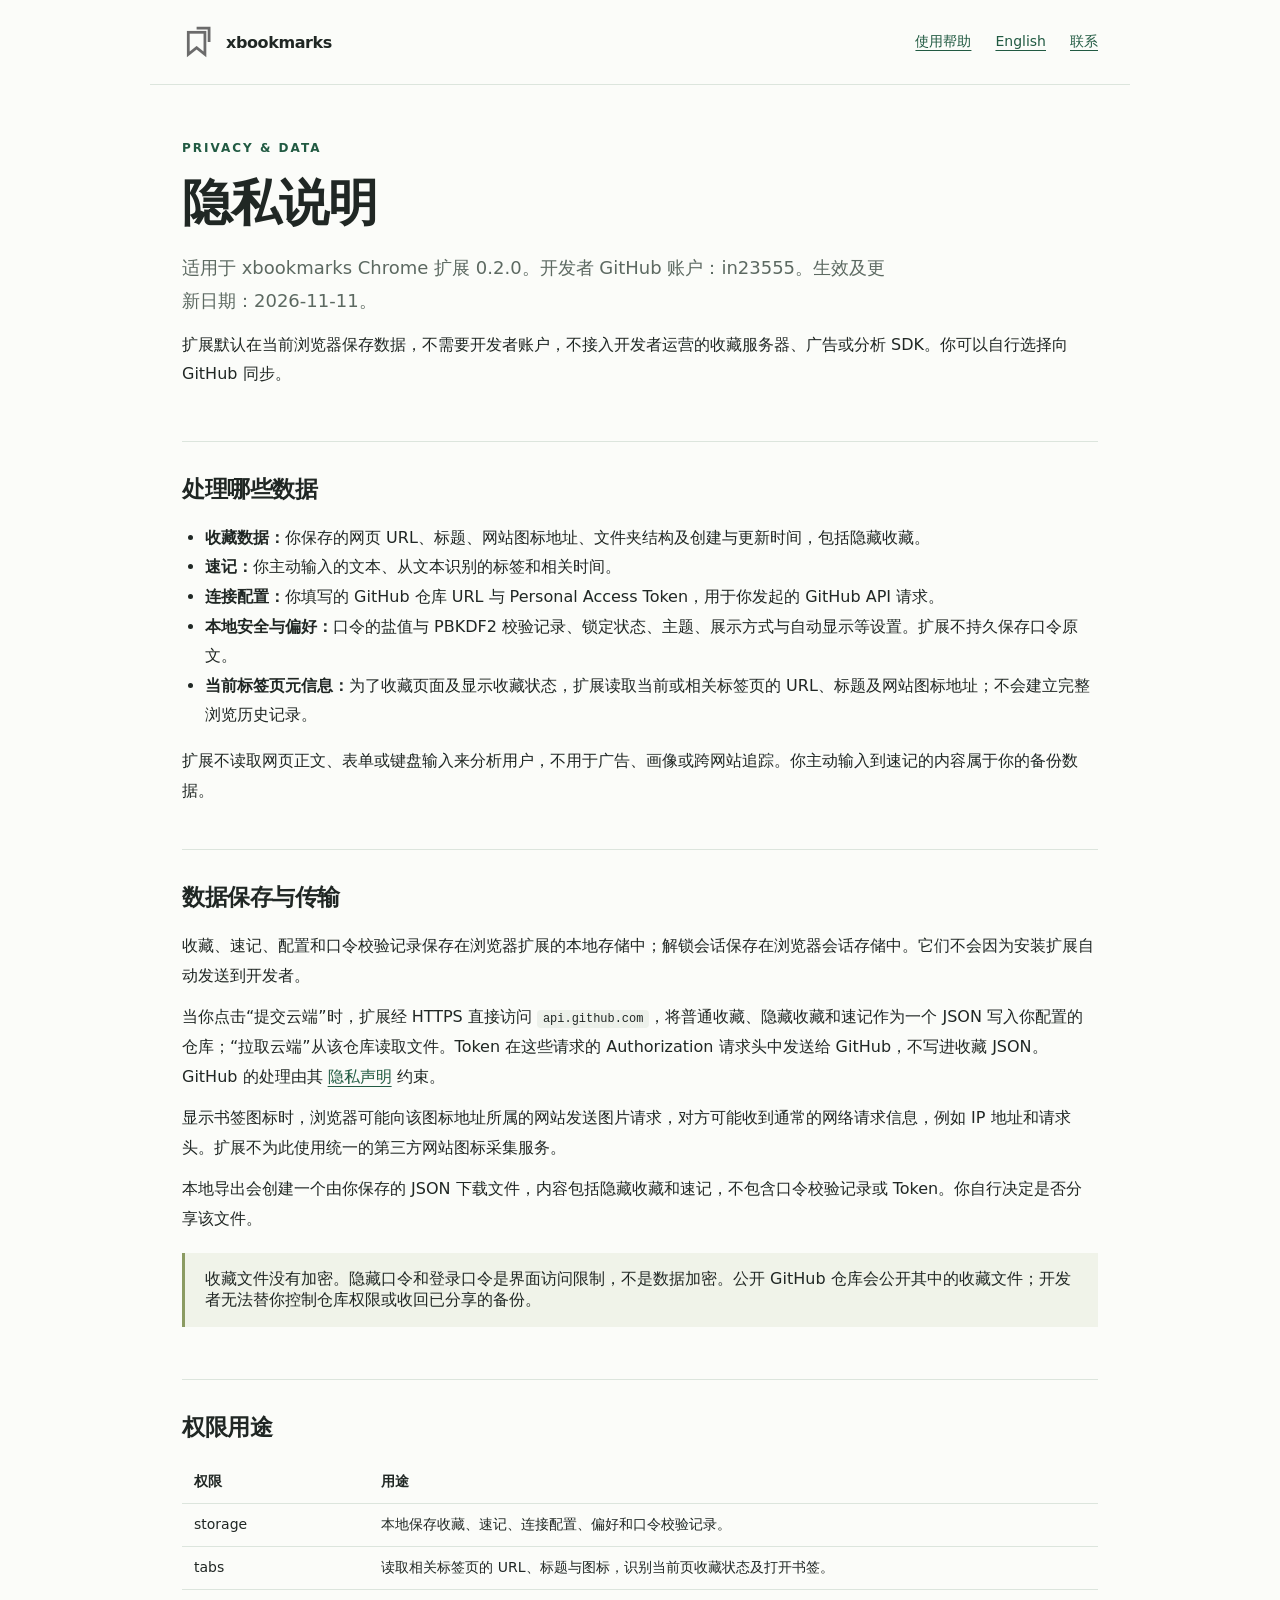
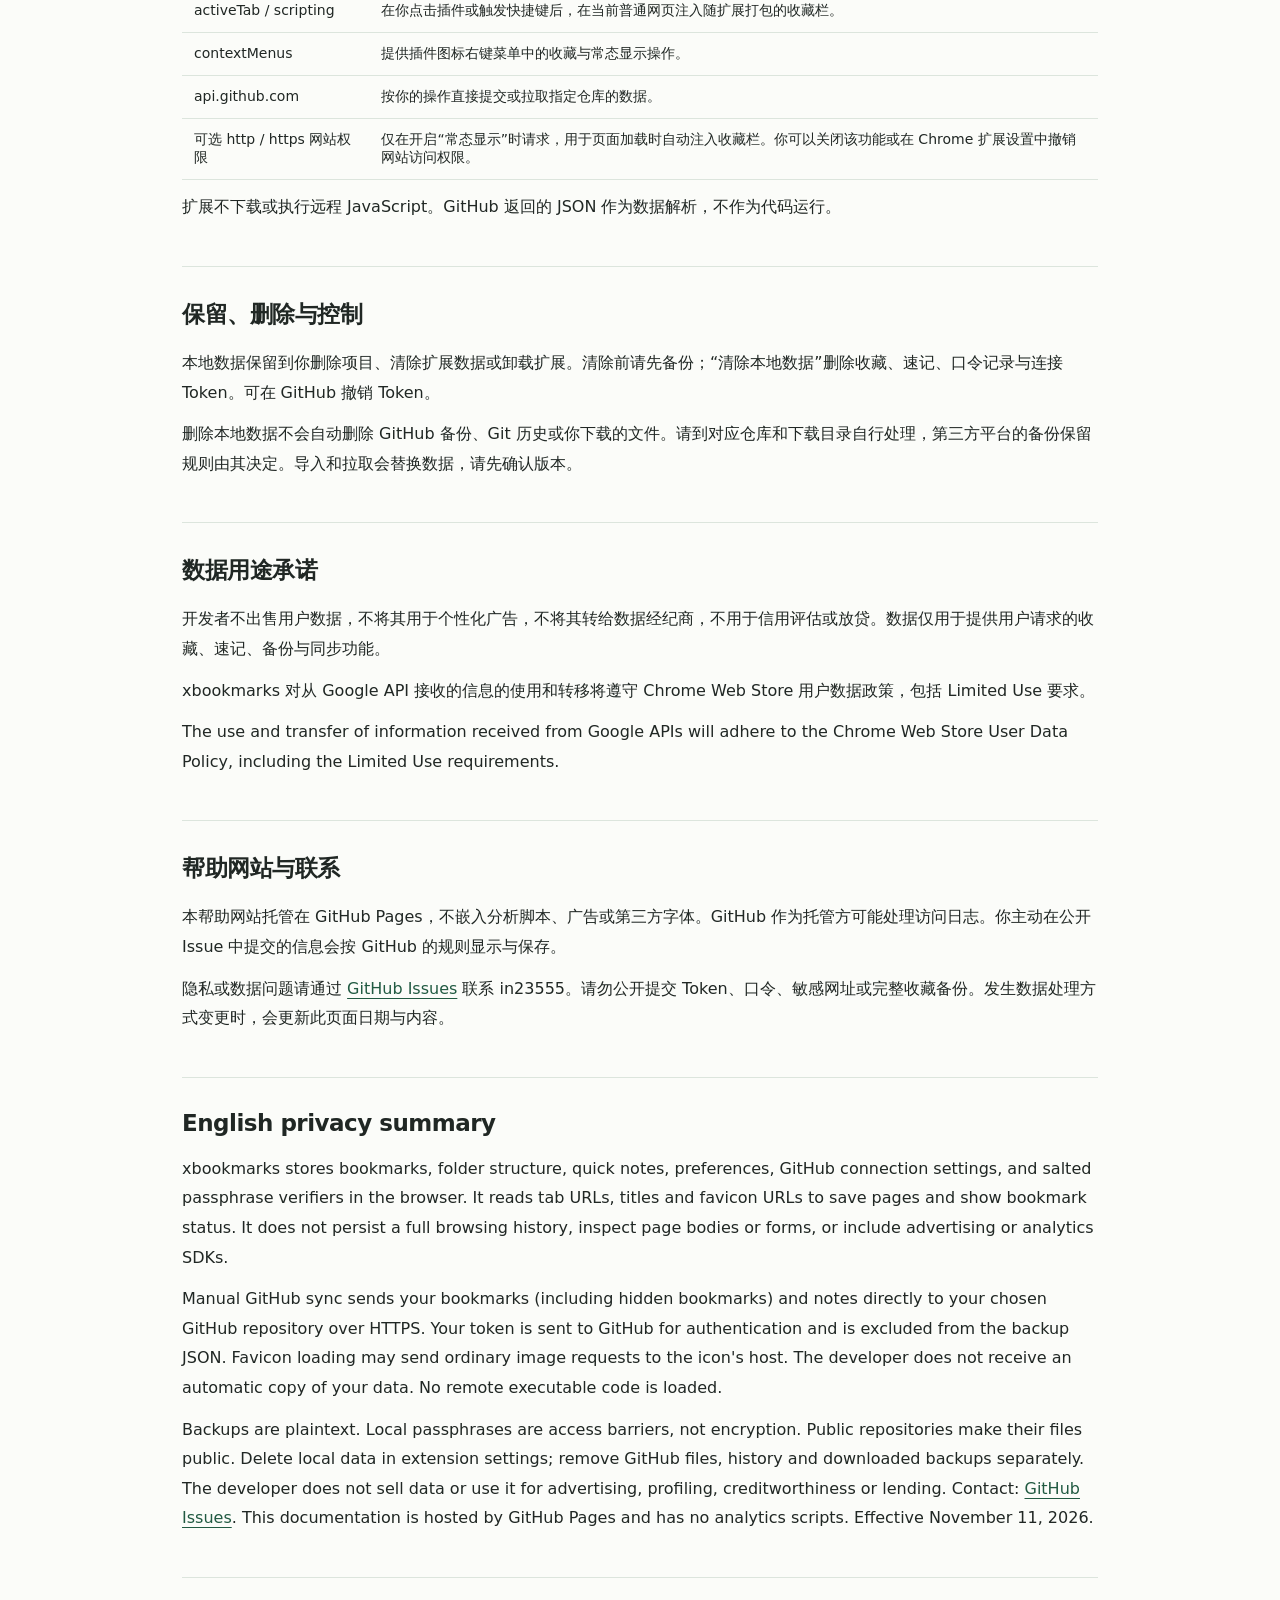
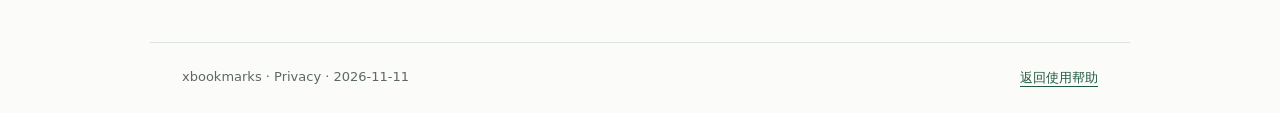
==== privacy.html @ 3bd1b0a8 "docs: publish xbookmarks help and privacy policy" ====
<!doctype html>
<html lang="zh-CN"><head><meta charset="utf-8"><meta name="viewport" content="width=device-width,initial-scale=1"><meta name="description" content="xbookmarks 隐私说明：本地数据、GitHub 同步、权限用途、删除与联系。"><title>xbookmarks · 隐私说明</title><link rel="icon" href="icon.png"><link rel="stylesheet" href="style.css"></head><body>
<header><a class="brand" href="./"><img src="icon.png" alt="">xbookmarks</a><nav><a href="./">使用帮助</a><a href="#english">English</a><a href="https://github.com/in23555/xbookmarks-help/issues">联系</a></nav></header>
<main><div class="hero"><div class="eyebrow">Privacy &amp; data</div><h1>隐私说明</h1><p class="lead">适用于 xbookmarks Chrome 扩展 0.2.0。开发者 GitHub 账户：in23555。生效及更新日期：2026-11-11。</p><p>扩展默认在当前浏览器保存数据，不需要开发者账户，不接入开发者运营的收藏服务器、广告或分析 SDK。你可以自行选择向 GitHub 同步。</p></div>
<section><h2>处理哪些数据</h2><ul><li><strong>收藏数据：</strong>你保存的网页 URL、标题、网站图标地址、文件夹结构及创建与更新时间，包括隐藏收藏。</li><li><strong>速记：</strong>你主动输入的文本、从文本识别的标签和相关时间。</li><li><strong>连接配置：</strong>你填写的 GitHub 仓库 URL 与 Personal Access Token，用于你发起的 GitHub API 请求。</li><li><strong>本地安全与偏好：</strong>口令的盐值与 PBKDF2 校验记录、锁定状态、主题、展示方式与自动显示等设置。扩展不持久保存口令原文。</li><li><strong>当前标签页元信息：</strong>为了收藏页面及显示收藏状态，扩展读取当前或相关标签页的 URL、标题及网站图标地址；不会建立完整浏览历史记录。</li></ul><p>扩展不读取网页正文、表单或键盘输入来分析用户，不用于广告、画像或跨网站追踪。你主动输入到速记的内容属于你的备份数据。</p></section>
<section><h2>数据保存与传输</h2><p>收藏、速记、配置和口令校验记录保存在浏览器扩展的本地存储中；解锁会话保存在浏览器会话存储中。它们不会因为安装扩展自动发送到开发者。</p><p>当你点击“提交云端”时，扩展经 HTTPS 直接访问 <code>api.github.com</code>，将普通收藏、隐藏收藏和速记作为一个 JSON 写入你配置的仓库；“拉取云端”从该仓库读取文件。Token 在这些请求的 Authorization 请求头中发送给 GitHub，不写进收藏 JSON。GitHub 的处理由其 <a href="https://docs.github.com/en/site-policy/privacy-policies/github-general-privacy-statement">隐私声明</a> 约束。</p><p>显示书签图标时，浏览器可能向该图标地址所属的网站发送图片请求，对方可能收到通常的网络请求信息，例如 IP 地址和请求头。扩展不为此使用统一的第三方网站图标采集服务。</p><p>本地导出会创建一个由你保存的 JSON 下载文件，内容包括隐藏收藏和速记，不包含口令校验记录或 Token。你自行决定是否分享该文件。</p><div class="notice">收藏文件没有加密。隐藏口令和登录口令是界面访问限制，不是数据加密。公开 GitHub 仓库会公开其中的收藏文件；开发者无法替你控制仓库权限或收回已分享的备份。</div></section>
<section><h2>权限用途</h2><table><thead><tr><th>权限</th><th>用途</th></tr></thead><tbody><tr><td>storage</td><td>本地保存收藏、速记、连接配置、偏好和口令校验记录。</td></tr><tr><td>tabs</td><td>读取相关标签页的 URL、标题与图标，识别当前页收藏状态及打开书签。</td></tr><tr><td>activeTab / scripting</td><td>在你点击插件或触发快捷键后，在当前普通网页注入随扩展打包的收藏栏。</td></tr><tr><td>contextMenus</td><td>提供插件图标右键菜单中的收藏与常态显示操作。</td></tr><tr><td>api.github.com</td><td>按你的操作直接提交或拉取指定仓库的数据。</td></tr><tr><td>可选 http / https 网站权限</td><td>仅在开启“常态显示”时请求，用于页面加载时自动注入收藏栏。你可以关闭该功能或在 Chrome 扩展设置中撤销网站访问权限。</td></tr></tbody></table><p>扩展不下载或执行远程 JavaScript。GitHub 返回的 JSON 作为数据解析，不作为代码运行。</p></section>
<section><h2>保留、删除与控制</h2><p>本地数据保留到你删除项目、清除扩展数据或卸载扩展。清除前请先备份；“清除本地数据”删除收藏、速记、口令记录与连接 Token。可在 GitHub 撤销 Token。</p><p>删除本地数据不会自动删除 GitHub 备份、Git 历史或你下载的文件。请到对应仓库和下载目录自行处理，第三方平台的备份保留规则由其决定。导入和拉取会替换数据，请先确认版本。</p></section>
<section><h2>数据用途承诺</h2><p>开发者不出售用户数据，不将其用于个性化广告，不将其转给数据经纪商，不用于信用评估或放贷。数据仅用于提供用户请求的收藏、速记、备份与同步功能。</p><p>xbookmarks 对从 Google API 接收的信息的使用和转移将遵守 Chrome Web Store 用户数据政策，包括 Limited Use 要求。</p><p lang="en">The use and transfer of information received from Google APIs will adhere to the Chrome Web Store User Data Policy, including the Limited Use requirements.</p></section>
<section><h2>帮助网站与联系</h2><p>本帮助网站托管在 GitHub Pages，不嵌入分析脚本、广告或第三方字体。GitHub 作为托管方可能处理访问日志。你主动在公开 Issue 中提交的信息会按 GitHub 的规则显示与保存。</p><p>隐私或数据问题请通过 <a href="https://github.com/in23555/xbookmarks-help/issues">GitHub Issues</a> 联系 in23555。请勿公开提交 Token、口令、敏感网址或完整收藏备份。发生数据处理方式变更时，会更新此页面日期与内容。</p></section>
<section id="english" lang="en"><h2>English privacy summary</h2><p>xbookmarks stores bookmarks, folder structure, quick notes, preferences, GitHub connection settings, and salted passphrase verifiers in the browser. It reads tab URLs, titles and favicon URLs to save pages and show bookmark status. It does not persist a full browsing history, inspect page bodies or forms, or include advertising or analytics SDKs.</p><p>Manual GitHub sync sends your bookmarks (including hidden bookmarks) and notes directly to your chosen GitHub repository over HTTPS. Your token is sent to GitHub for authentication and is excluded from the backup JSON. Favicon loading may send ordinary image requests to the icon's host. The developer does not receive an automatic copy of your data. No remote executable code is loaded.</p><p>Backups are plaintext. Local passphrases are access barriers, not encryption. Public repositories make their files public. Delete local data in extension settings; remove GitHub files, history and downloaded backups separately. The developer does not sell data or use it for advertising, profiling, creditworthiness or lending. Contact: <a href="https://github.com/in23555/xbookmarks-help/issues">GitHub Issues</a>. This documentation is hosted by GitHub Pages and has no analytics scripts. Effective November 11, 2026.</p></section>
</main><footer><span>xbookmarks · Privacy · 2026-11-11</span><a href="./">返回使用帮助</a></footer></body></html>
---- style.css ----
:root{color-scheme:light;--ink:#202724;--muted:#5c6961;--line:#dce5dd;--paper:#fbfcf9;--accent:#215a42;font-family:system-ui,"Microsoft YaHei UI",sans-serif;background:var(--paper);color:var(--ink)}*{box-sizing:border-box}body{margin:0}a{color:var(--accent);text-underline-offset:4px}header,main,footer{max-width:980px;margin:auto;padding:26px 32px}header{display:flex;align-items:center;justify-content:space-between;border-bottom:1px solid var(--line)}.brand{display:flex;align-items:center;gap:12px;text-decoration:none;color:var(--ink);font-weight:700;letter-spacing:-.4px}.brand img{width:32px;height:32px}nav{display:flex;gap:24px;font-size:14px}main{padding-top:56px;padding-bottom:64px}.eyebrow{font-size:12px;font-weight:650;letter-spacing:2px;color:var(--accent);text-transform:uppercase}h1{font-size:clamp(30px,5vw,50px);letter-spacing:-1.5px;line-height:1.2;margin:18px 0}h2{font-size:23px;letter-spacing:-.5px;margin:0 0 18px}h3{font-size:16px;margin:22px 0 8px}p,li{line-height:1.85}p{margin:12px 0}.lead{max-width:720px;font-size:18px;color:var(--muted)}.hero{padding-bottom:40px;border-bottom:1px solid var(--line)}.links{display:flex;gap:16px;margin-top:26px;flex-wrap:wrap}.button{display:inline-block;padding:11px 18px;background:var(--accent);color:white;border-radius:6px;text-decoration:none}.quiet{background:#edf2eb;color:var(--accent)}section{padding:32px 0;border-bottom:1px solid var(--line)}.grid{display:grid;grid-template-columns:1fr 1fr;gap:16px 36px}.grid p{color:var(--muted)}code,kbd{background:#edf1eb;padding:2px 6px;border-radius:4px;font-size:.92em;overflow-wrap:anywhere}table{border-collapse:collapse;width:100%;font-size:14px}td,th{border-bottom:1px solid var(--line);padding:12px;text-align:left;vertical-align:top}th{font-weight:650}ul,ol{padding-left:23px}.notice{padding:16px 20px;background:#f0f3e9;border-left:3px solid #8b9b62;margin:20px 0}.small,footer{font-size:13px;color:var(--muted)}footer{border-top:1px solid var(--line);display:flex;justify-content:space-between;gap:12px}strong{font-weight:650}@media(max-width:620px){header,main,footer{padding-left:20px;padding-right:20px}nav{gap:12px}.grid{grid-template-columns:1fr}main{padding-top:36px}footer{display:block}table{font-size:12px}td,th{padding:8px}}
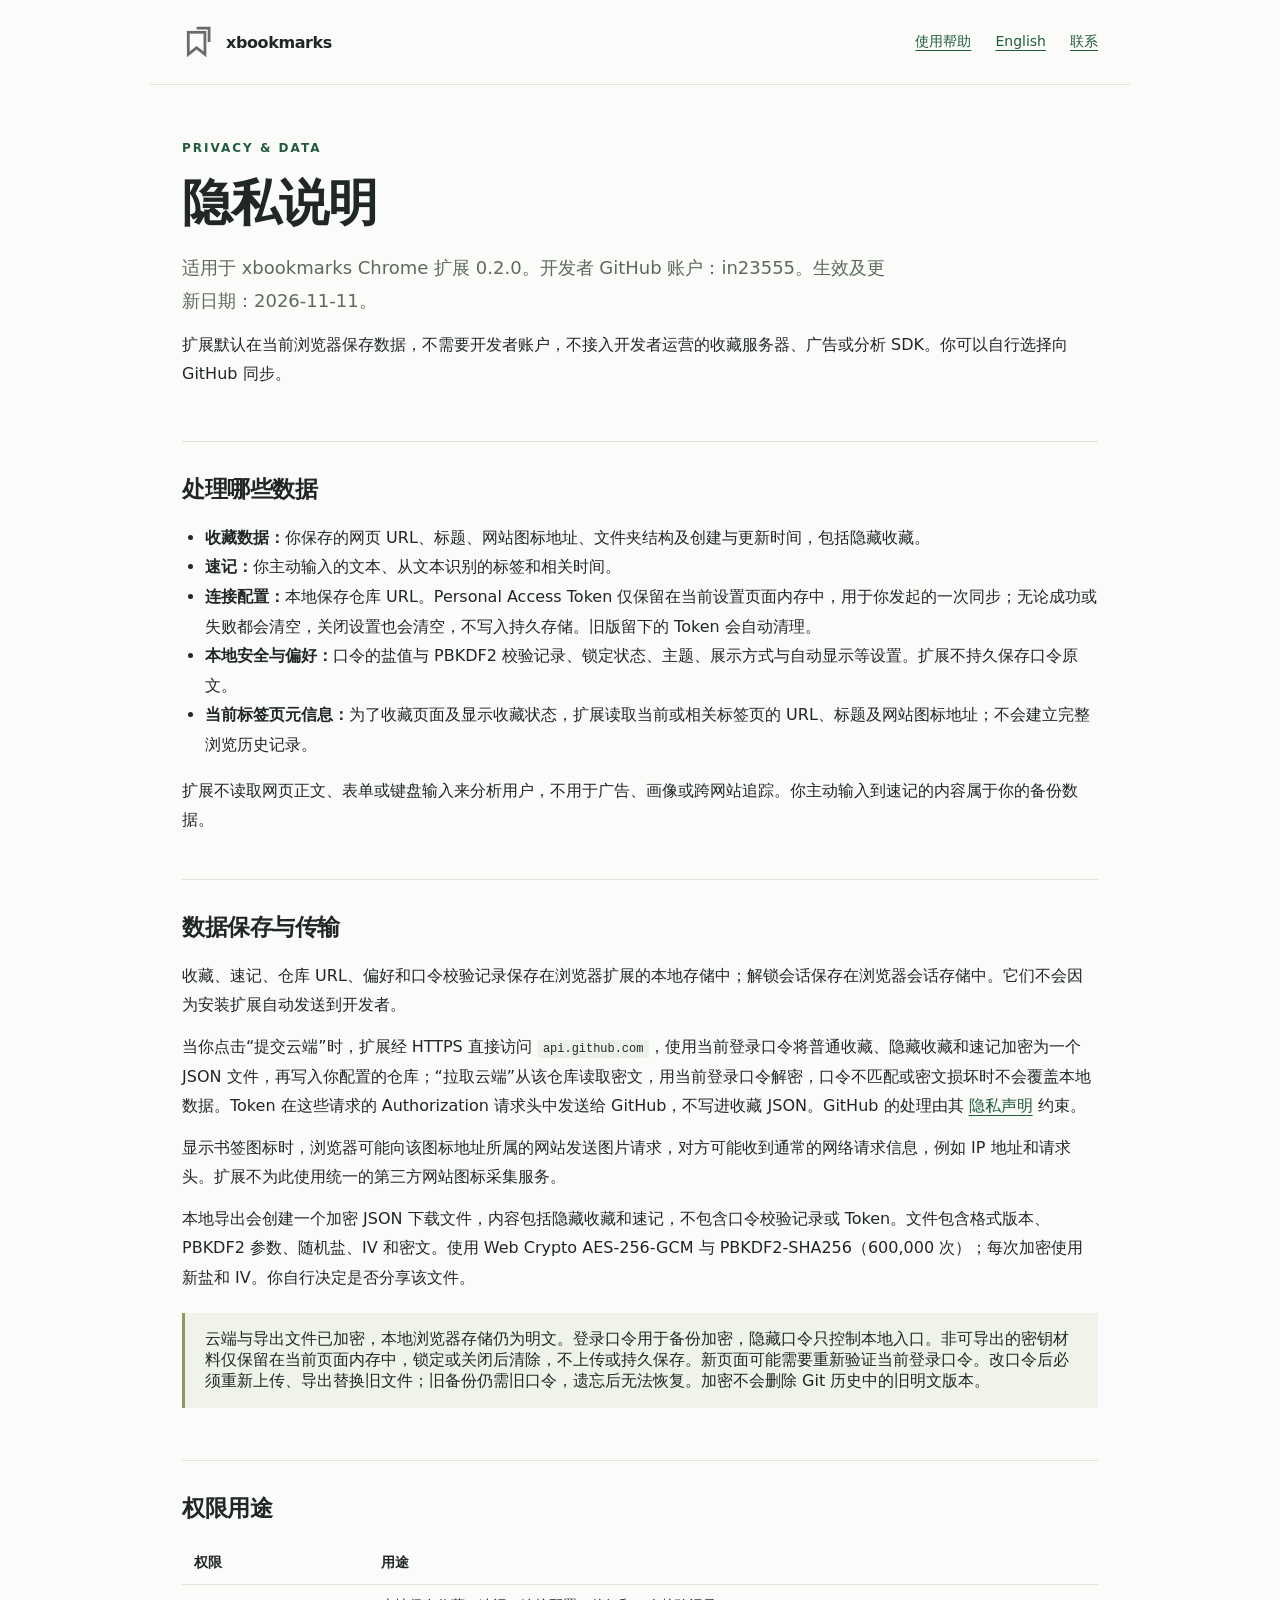
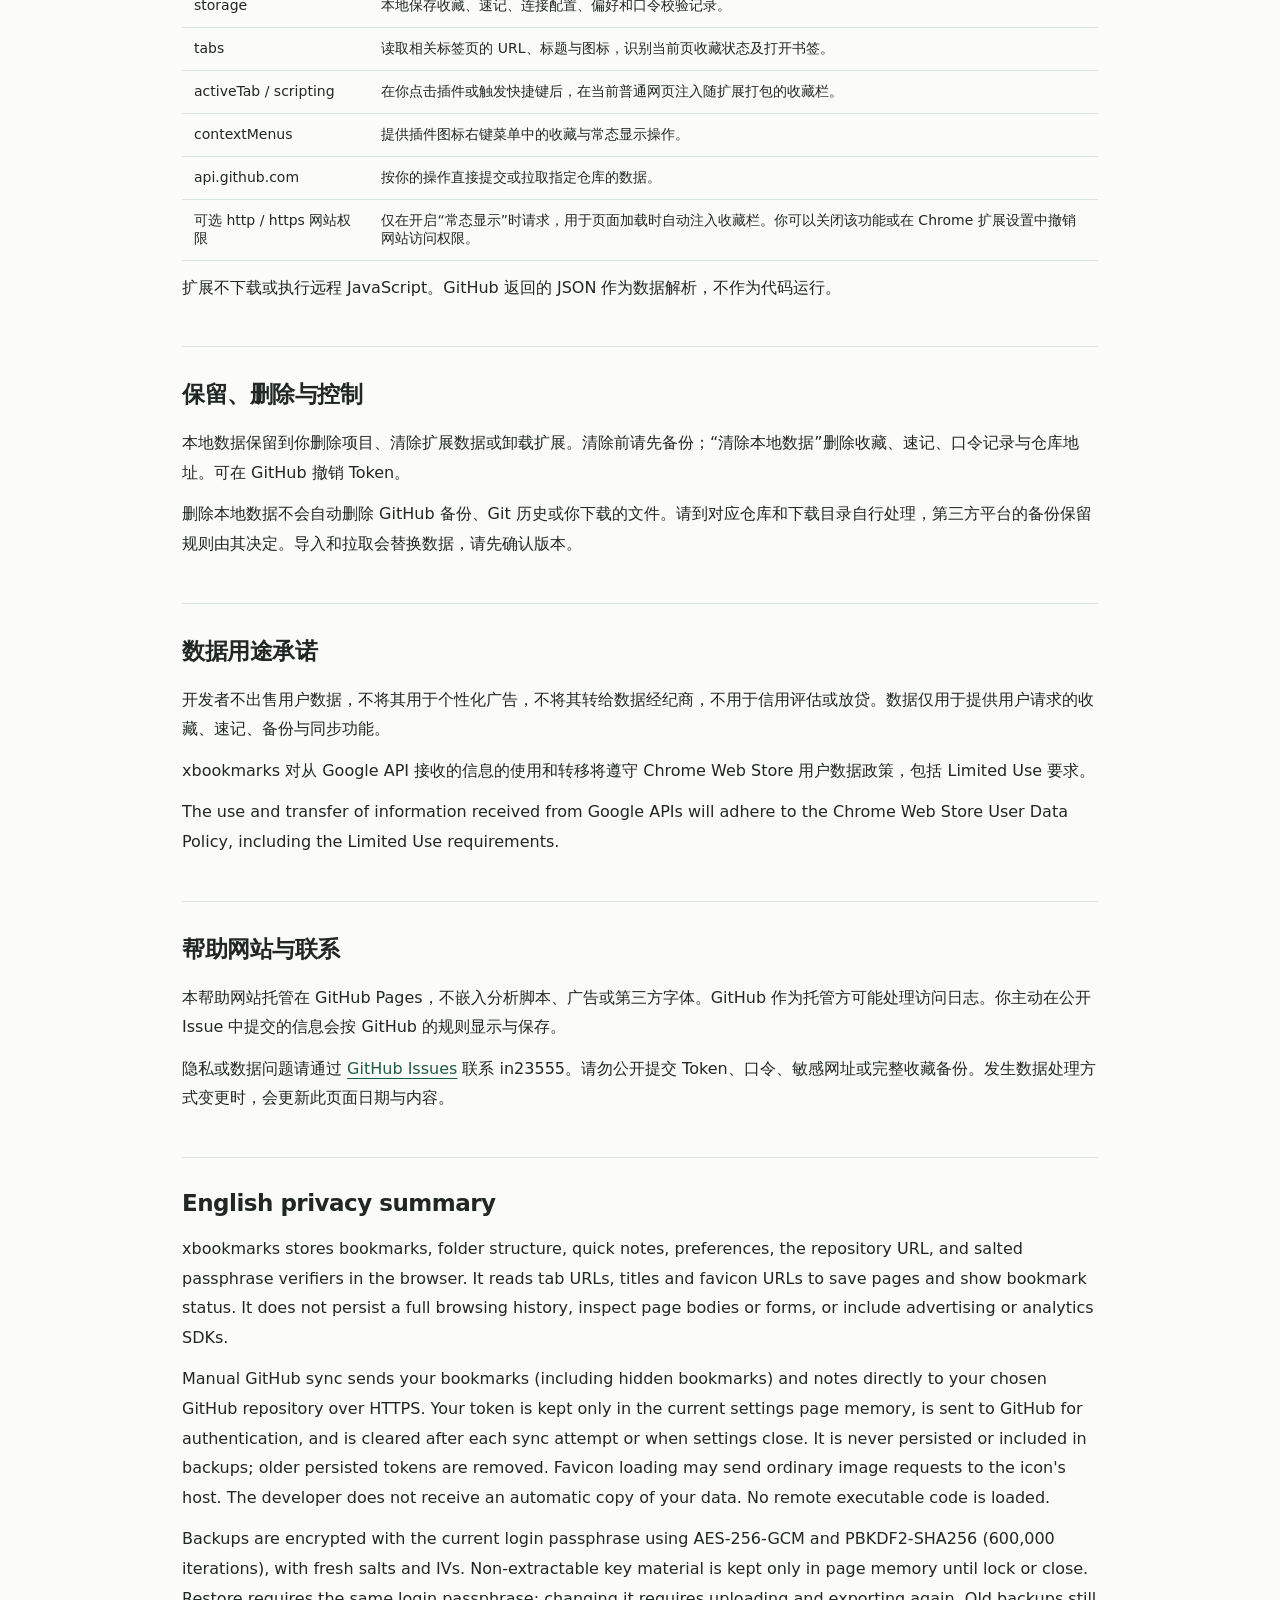
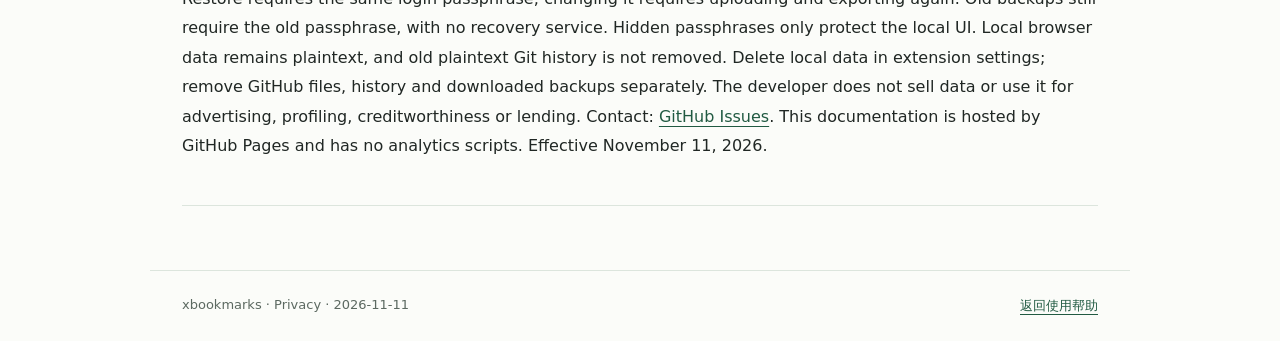
==== commit 2cb47961: "docs: explain encrypted backups and migration" ====
--- a/privacy.html
+++ b/privacy.html
@@ -2,11 +2,11 @@
 <html lang="zh-CN"><head><meta charset="utf-8"><meta name="viewport" content="width=device-width,initial-scale=1"><meta name="description" content="xbookmarks 隐私说明：本地数据、GitHub 同步、权限用途、删除与联系。"><title>xbookmarks · 隐私说明</title><link rel="icon" href="icon.png"><link rel="stylesheet" href="style.css"></head><body>
 <header><a class="brand" href="./"><img src="icon.png" alt="">xbookmarks</a><nav><a href="./">使用帮助</a><a href="#english">English</a><a href="https://github.com/in23555/xbookmarks-help/issues">联系</a></nav></header>
 <main><div class="hero"><div class="eyebrow">Privacy &amp; data</div><h1>隐私说明</h1><p class="lead">适用于 xbookmarks Chrome 扩展 0.2.0。开发者 GitHub 账户：in23555。生效及更新日期：2026-11-11。</p><p>扩展默认在当前浏览器保存数据，不需要开发者账户，不接入开发者运营的收藏服务器、广告或分析 SDK。你可以自行选择向 GitHub 同步。</p></div>
-<section><h2>处理哪些数据</h2><ul><li><strong>收藏数据：</strong>你保存的网页 URL、标题、网站图标地址、文件夹结构及创建与更新时间，包括隐藏收藏。</li><li><strong>速记：</strong>你主动输入的文本、从文本识别的标签和相关时间。</li><li><strong>连接配置：</strong>你填写的 GitHub 仓库 URL 与 Personal Access Token，用于你发起的 GitHub API 请求。</li><li><strong>本地安全与偏好：</strong>口令的盐值与 PBKDF2 校验记录、锁定状态、主题、展示方式与自动显示等设置。扩展不持久保存口令原文。</li><li><strong>当前标签页元信息：</strong>为了收藏页面及显示收藏状态，扩展读取当前或相关标签页的 URL、标题及网站图标地址；不会建立完整浏览历史记录。</li></ul><p>扩展不读取网页正文、表单或键盘输入来分析用户，不用于广告、画像或跨网站追踪。你主动输入到速记的内容属于你的备份数据。</p></section>
-<section><h2>数据保存与传输</h2><p>收藏、速记、配置和口令校验记录保存在浏览器扩展的本地存储中；解锁会话保存在浏览器会话存储中。它们不会因为安装扩展自动发送到开发者。</p><p>当你点击“提交云端”时，扩展经 HTTPS 直接访问 <code>api.github.com</code>，将普通收藏、隐藏收藏和速记作为一个 JSON 写入你配置的仓库；“拉取云端”从该仓库读取文件。Token 在这些请求的 Authorization 请求头中发送给 GitHub，不写进收藏 JSON。GitHub 的处理由其 <a href="https://docs.github.com/en/site-policy/privacy-policies/github-general-privacy-statement">隐私声明</a> 约束。</p><p>显示书签图标时，浏览器可能向该图标地址所属的网站发送图片请求，对方可能收到通常的网络请求信息，例如 IP 地址和请求头。扩展不为此使用统一的第三方网站图标采集服务。</p><p>本地导出会创建一个由你保存的 JSON 下载文件，内容包括隐藏收藏和速记，不包含口令校验记录或 Token。你自行决定是否分享该文件。</p><div class="notice">收藏文件没有加密。隐藏口令和登录口令是界面访问限制，不是数据加密。公开 GitHub 仓库会公开其中的收藏文件；开发者无法替你控制仓库权限或收回已分享的备份。</div></section>
+<section><h2>处理哪些数据</h2><ul><li><strong>收藏数据：</strong>你保存的网页 URL、标题、网站图标地址、文件夹结构及创建与更新时间，包括隐藏收藏。</li><li><strong>速记：</strong>你主动输入的文本、从文本识别的标签和相关时间。</li><li><strong>连接配置：</strong>本地保存仓库 URL。Personal Access Token 仅保留在当前设置页面内存中，用于你发起的一次同步；无论成功或失败都会清空，关闭设置也会清空，不写入持久存储。旧版留下的 Token 会自动清理。</li><li><strong>本地安全与偏好：</strong>口令的盐值与 PBKDF2 校验记录、锁定状态、主题、展示方式与自动显示等设置。扩展不持久保存口令原文。</li><li><strong>当前标签页元信息：</strong>为了收藏页面及显示收藏状态，扩展读取当前或相关标签页的 URL、标题及网站图标地址；不会建立完整浏览历史记录。</li></ul><p>扩展不读取网页正文、表单或键盘输入来分析用户，不用于广告、画像或跨网站追踪。你主动输入到速记的内容属于你的备份数据。</p></section>
+<section><h2>数据保存与传输</h2><p>收藏、速记、仓库 URL、偏好和口令校验记录保存在浏览器扩展的本地存储中；解锁会话保存在浏览器会话存储中。它们不会因为安装扩展自动发送到开发者。</p><p>当你点击“提交云端”时，扩展经 HTTPS 直接访问 <code>api.github.com</code>，使用当前登录口令将普通收藏、隐藏收藏和速记加密为一个 JSON 文件，再写入你配置的仓库；“拉取云端”从该仓库读取密文，用当前登录口令解密，口令不匹配或密文损坏时不会覆盖本地数据。Token 在这些请求的 Authorization 请求头中发送给 GitHub，不写进收藏 JSON。GitHub 的处理由其 <a href="https://docs.github.com/en/site-policy/privacy-policies/github-general-privacy-statement">隐私声明</a> 约束。</p><p>显示书签图标时，浏览器可能向该图标地址所属的网站发送图片请求，对方可能收到通常的网络请求信息，例如 IP 地址和请求头。扩展不为此使用统一的第三方网站图标采集服务。</p><p>本地导出会创建一个加密 JSON 下载文件，内容包括隐藏收藏和速记，不包含口令校验记录或 Token。文件包含格式版本、PBKDF2 参数、随机盐、IV 和密文。使用 Web Crypto AES-256-GCM 与 PBKDF2-SHA256（600,000 次）；每次加密使用新盐和 IV。你自行决定是否分享该文件。</p><div class="notice">云端与导出文件已加密，本地浏览器存储仍为明文。登录口令用于备份加密，隐藏口令只控制本地入口。非可导出的密钥材料仅保留在当前页面内存中，锁定或关闭后清除，不上传或持久保存。新页面可能需要重新验证当前登录口令。改口令后必须重新上传、导出替换旧文件；旧备份仍需旧口令，遗忘后无法恢复。加密不会删除 Git 历史中的旧明文版本。</div></section>
 <section><h2>权限用途</h2><table><thead><tr><th>权限</th><th>用途</th></tr></thead><tbody><tr><td>storage</td><td>本地保存收藏、速记、连接配置、偏好和口令校验记录。</td></tr><tr><td>tabs</td><td>读取相关标签页的 URL、标题与图标，识别当前页收藏状态及打开书签。</td></tr><tr><td>activeTab / scripting</td><td>在你点击插件或触发快捷键后，在当前普通网页注入随扩展打包的收藏栏。</td></tr><tr><td>contextMenus</td><td>提供插件图标右键菜单中的收藏与常态显示操作。</td></tr><tr><td>api.github.com</td><td>按你的操作直接提交或拉取指定仓库的数据。</td></tr><tr><td>可选 http / https 网站权限</td><td>仅在开启“常态显示”时请求，用于页面加载时自动注入收藏栏。你可以关闭该功能或在 Chrome 扩展设置中撤销网站访问权限。</td></tr></tbody></table><p>扩展不下载或执行远程 JavaScript。GitHub 返回的 JSON 作为数据解析，不作为代码运行。</p></section>
-<section><h2>保留、删除与控制</h2><p>本地数据保留到你删除项目、清除扩展数据或卸载扩展。清除前请先备份；“清除本地数据”删除收藏、速记、口令记录与连接 Token。可在 GitHub 撤销 Token。</p><p>删除本地数据不会自动删除 GitHub 备份、Git 历史或你下载的文件。请到对应仓库和下载目录自行处理，第三方平台的备份保留规则由其决定。导入和拉取会替换数据，请先确认版本。</p></section>
+<section><h2>保留、删除与控制</h2><p>本地数据保留到你删除项目、清除扩展数据或卸载扩展。清除前请先备份；“清除本地数据”删除收藏、速记、口令记录与仓库地址。可在 GitHub 撤销 Token。</p><p>删除本地数据不会自动删除 GitHub 备份、Git 历史或你下载的文件。请到对应仓库和下载目录自行处理，第三方平台的备份保留规则由其决定。导入和拉取会替换数据，请先确认版本。</p></section>
 <section><h2>数据用途承诺</h2><p>开发者不出售用户数据，不将其用于个性化广告，不将其转给数据经纪商，不用于信用评估或放贷。数据仅用于提供用户请求的收藏、速记、备份与同步功能。</p><p>xbookmarks 对从 Google API 接收的信息的使用和转移将遵守 Chrome Web Store 用户数据政策，包括 Limited Use 要求。</p><p lang="en">The use and transfer of information received from Google APIs will adhere to the Chrome Web Store User Data Policy, including the Limited Use requirements.</p></section>
 <section><h2>帮助网站与联系</h2><p>本帮助网站托管在 GitHub Pages，不嵌入分析脚本、广告或第三方字体。GitHub 作为托管方可能处理访问日志。你主动在公开 Issue 中提交的信息会按 GitHub 的规则显示与保存。</p><p>隐私或数据问题请通过 <a href="https://github.com/in23555/xbookmarks-help/issues">GitHub Issues</a> 联系 in23555。请勿公开提交 Token、口令、敏感网址或完整收藏备份。发生数据处理方式变更时，会更新此页面日期与内容。</p></section>
-<section id="english" lang="en"><h2>English privacy summary</h2><p>xbookmarks stores bookmarks, folder structure, quick notes, preferences, GitHub connection settings, and salted passphrase verifiers in the browser. It reads tab URLs, titles and favicon URLs to save pages and show bookmark status. It does not persist a full browsing history, inspect page bodies or forms, or include advertising or analytics SDKs.</p><p>Manual GitHub sync sends your bookmarks (including hidden bookmarks) and notes directly to your chosen GitHub repository over HTTPS. Your token is sent to GitHub for authentication and is excluded from the backup JSON. Favicon loading may send ordinary image requests to the icon's host. The developer does not receive an automatic copy of your data. No remote executable code is loaded.</p><p>Backups are plaintext. Local passphrases are access barriers, not encryption. Public repositories make their files public. Delete local data in extension settings; remove GitHub files, history and downloaded backups separately. The developer does not sell data or use it for advertising, profiling, creditworthiness or lending. Contact: <a href="https://github.com/in23555/xbookmarks-help/issues">GitHub Issues</a>. This documentation is hosted by GitHub Pages and has no analytics scripts. Effective November 11, 2026.</p></section>
+<section id="english" lang="en"><h2>English privacy summary</h2><p>xbookmarks stores bookmarks, folder structure, quick notes, preferences, the repository URL, and salted passphrase verifiers in the browser. It reads tab URLs, titles and favicon URLs to save pages and show bookmark status. It does not persist a full browsing history, inspect page bodies or forms, or include advertising or analytics SDKs.</p><p>Manual GitHub sync sends your bookmarks (including hidden bookmarks) and notes directly to your chosen GitHub repository over HTTPS. Your token is kept only in the current settings page memory, is sent to GitHub for authentication, and is cleared after each sync attempt or when settings close. It is never persisted or included in backups; older persisted tokens are removed. Favicon loading may send ordinary image requests to the icon's host. The developer does not receive an automatic copy of your data. No remote executable code is loaded.</p><p>Backups are encrypted with the current login passphrase using AES-256-GCM and PBKDF2-SHA256 (600,000 iterations), with fresh salts and IVs. Non-extractable key material is kept only in page memory until lock or close. Restore requires the same login passphrase; changing it requires uploading and exporting again. Old backups still require the old passphrase, with no recovery service. Hidden passphrases only protect the local UI. Local browser data remains plaintext, and old plaintext Git history is not removed. Delete local data in extension settings; remove GitHub files, history and downloaded backups separately. The developer does not sell data or use it for advertising, profiling, creditworthiness or lending. Contact: <a href="https://github.com/in23555/xbookmarks-help/issues">GitHub Issues</a>. This documentation is hosted by GitHub Pages and has no analytics scripts. Effective November 11, 2026.</p></section>
 </main><footer><span>xbookmarks · Privacy · 2026-11-11</span><a href="./">返回使用帮助</a></footer></body></html>
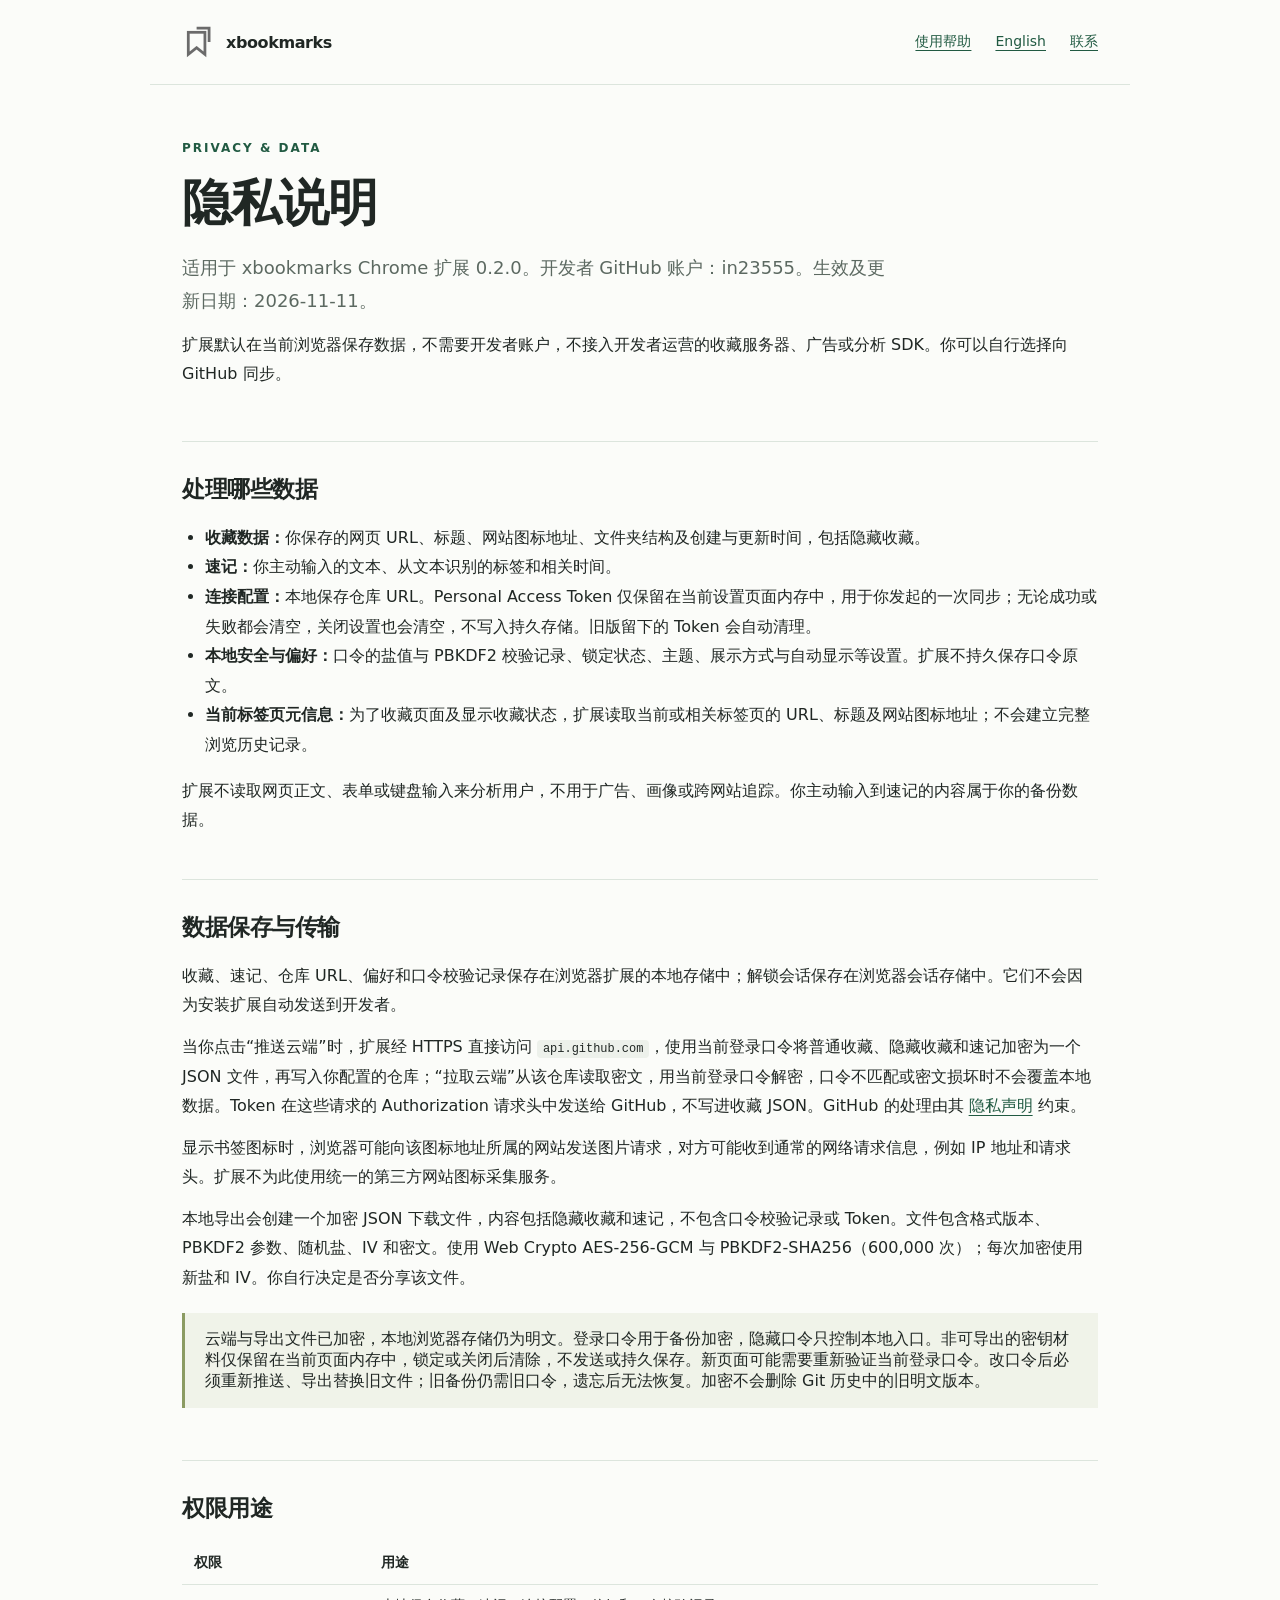
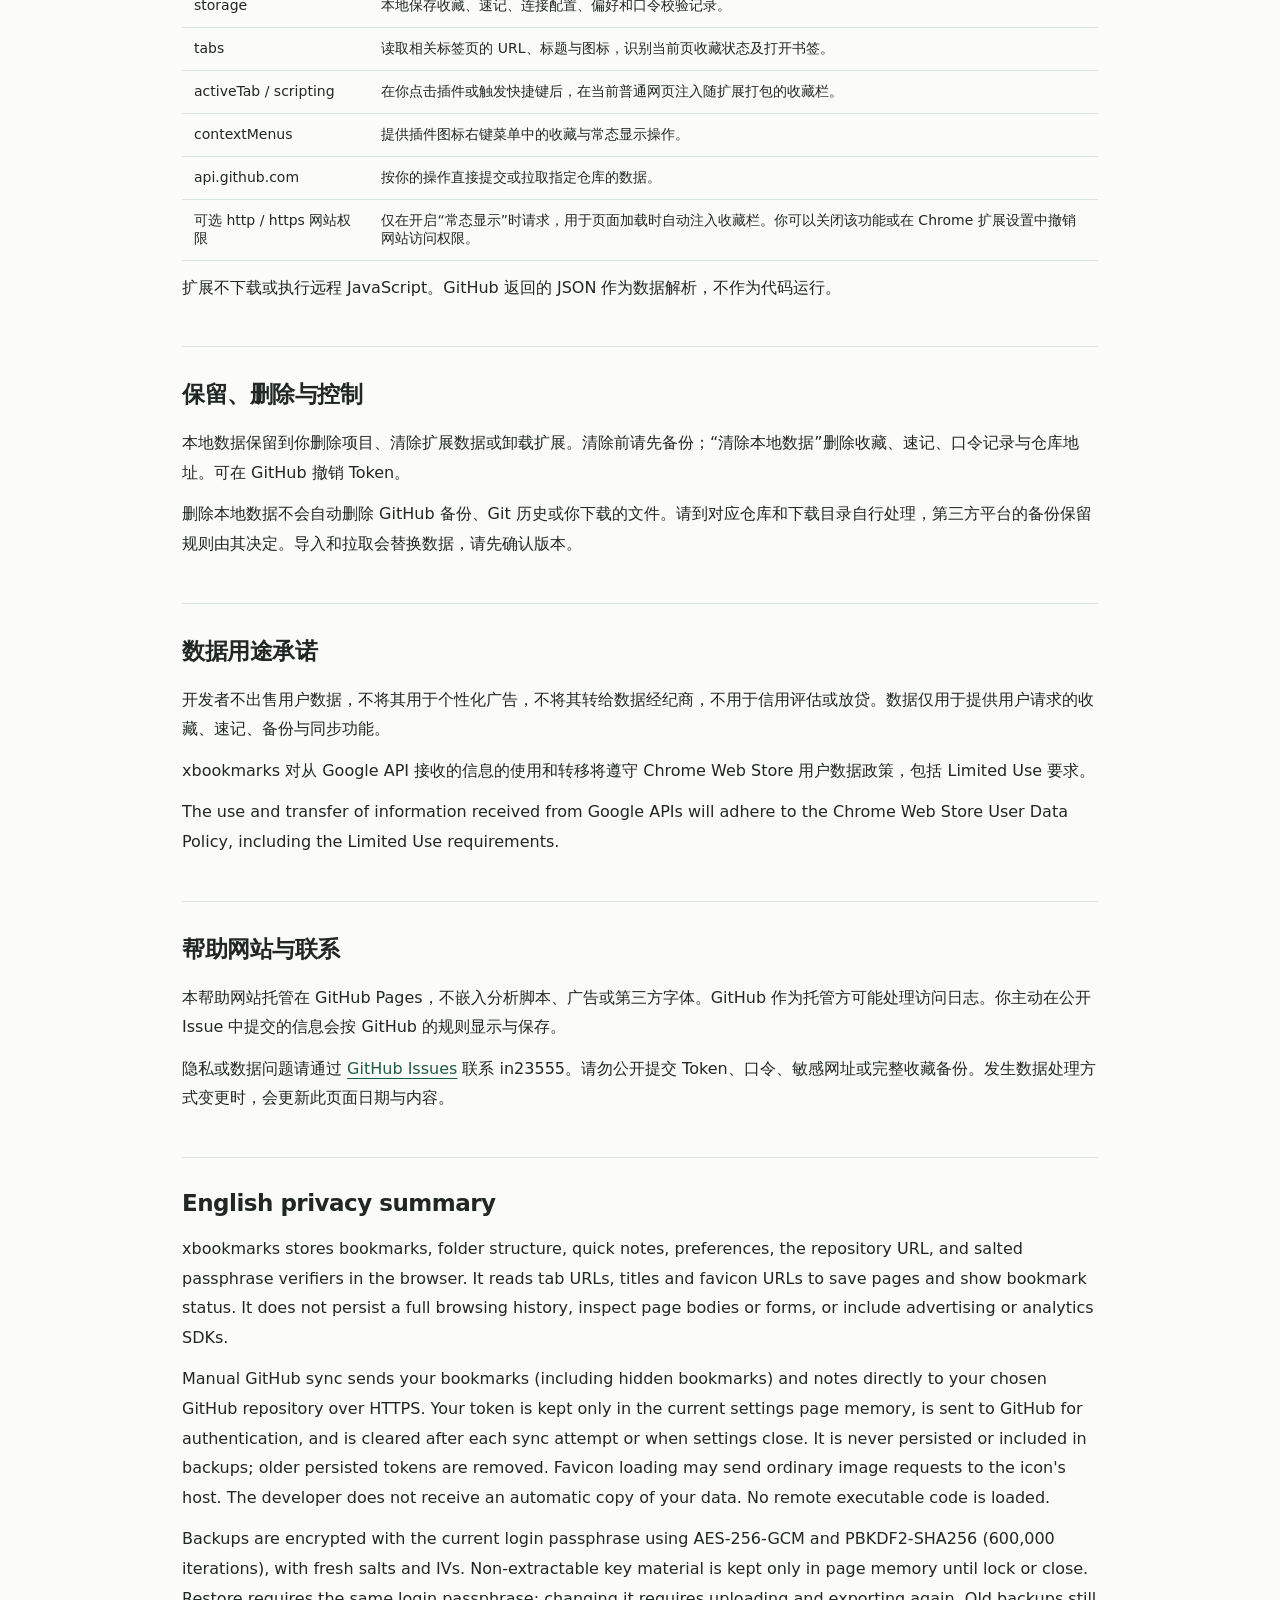
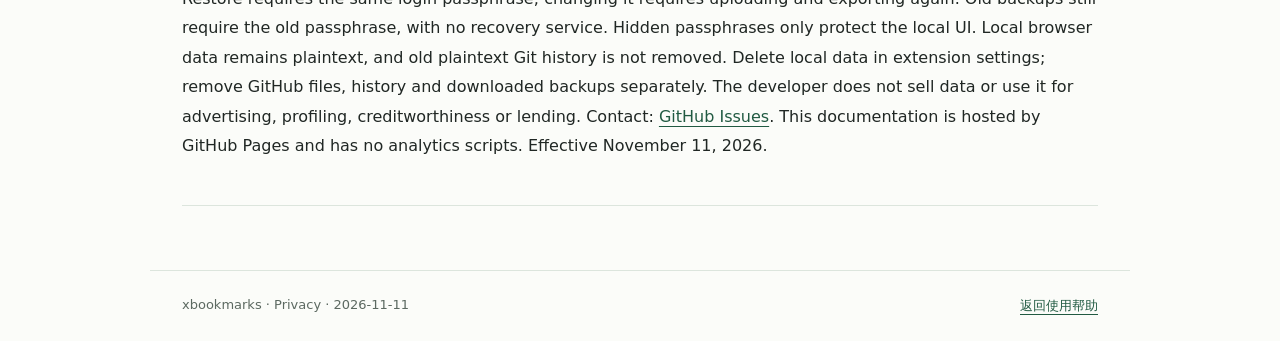
==== commit d26de1bc: "docs: use push wording for cloud sync" ====
--- a/privacy.html
+++ b/privacy.html
@@ -3,7 +3,7 @@
 <header><a class="brand" href="./"><img src="icon.png" alt="">xbookmarks</a><nav><a href="./">使用帮助</a><a href="#english">English</a><a href="https://github.com/in23555/xbookmarks-help/issues">联系</a></nav></header>
 <main><div class="hero"><div class="eyebrow">Privacy &amp; data</div><h1>隐私说明</h1><p class="lead">适用于 xbookmarks Chrome 扩展 0.2.0。开发者 GitHub 账户：in23555。生效及更新日期：2026-11-11。</p><p>扩展默认在当前浏览器保存数据，不需要开发者账户，不接入开发者运营的收藏服务器、广告或分析 SDK。你可以自行选择向 GitHub 同步。</p></div>
 <section><h2>处理哪些数据</h2><ul><li><strong>收藏数据：</strong>你保存的网页 URL、标题、网站图标地址、文件夹结构及创建与更新时间，包括隐藏收藏。</li><li><strong>速记：</strong>你主动输入的文本、从文本识别的标签和相关时间。</li><li><strong>连接配置：</strong>本地保存仓库 URL。Personal Access Token 仅保留在当前设置页面内存中，用于你发起的一次同步；无论成功或失败都会清空，关闭设置也会清空，不写入持久存储。旧版留下的 Token 会自动清理。</li><li><strong>本地安全与偏好：</strong>口令的盐值与 PBKDF2 校验记录、锁定状态、主题、展示方式与自动显示等设置。扩展不持久保存口令原文。</li><li><strong>当前标签页元信息：</strong>为了收藏页面及显示收藏状态，扩展读取当前或相关标签页的 URL、标题及网站图标地址；不会建立完整浏览历史记录。</li></ul><p>扩展不读取网页正文、表单或键盘输入来分析用户，不用于广告、画像或跨网站追踪。你主动输入到速记的内容属于你的备份数据。</p></section>
-<section><h2>数据保存与传输</h2><p>收藏、速记、仓库 URL、偏好和口令校验记录保存在浏览器扩展的本地存储中；解锁会话保存在浏览器会话存储中。它们不会因为安装扩展自动发送到开发者。</p><p>当你点击“提交云端”时，扩展经 HTTPS 直接访问 <code>api.github.com</code>，使用当前登录口令将普通收藏、隐藏收藏和速记加密为一个 JSON 文件，再写入你配置的仓库；“拉取云端”从该仓库读取密文，用当前登录口令解密，口令不匹配或密文损坏时不会覆盖本地数据。Token 在这些请求的 Authorization 请求头中发送给 GitHub，不写进收藏 JSON。GitHub 的处理由其 <a href="https://docs.github.com/en/site-policy/privacy-policies/github-general-privacy-statement">隐私声明</a> 约束。</p><p>显示书签图标时，浏览器可能向该图标地址所属的网站发送图片请求，对方可能收到通常的网络请求信息，例如 IP 地址和请求头。扩展不为此使用统一的第三方网站图标采集服务。</p><p>本地导出会创建一个加密 JSON 下载文件，内容包括隐藏收藏和速记，不包含口令校验记录或 Token。文件包含格式版本、PBKDF2 参数、随机盐、IV 和密文。使用 Web Crypto AES-256-GCM 与 PBKDF2-SHA256（600,000 次）；每次加密使用新盐和 IV。你自行决定是否分享该文件。</p><div class="notice">云端与导出文件已加密，本地浏览器存储仍为明文。登录口令用于备份加密，隐藏口令只控制本地入口。非可导出的密钥材料仅保留在当前页面内存中，锁定或关闭后清除，不上传或持久保存。新页面可能需要重新验证当前登录口令。改口令后必须重新上传、导出替换旧文件；旧备份仍需旧口令，遗忘后无法恢复。加密不会删除 Git 历史中的旧明文版本。</div></section>
+<section><h2>数据保存与传输</h2><p>收藏、速记、仓库 URL、偏好和口令校验记录保存在浏览器扩展的本地存储中；解锁会话保存在浏览器会话存储中。它们不会因为安装扩展自动发送到开发者。</p><p>当你点击“推送云端”时，扩展经 HTTPS 直接访问 <code>api.github.com</code>，使用当前登录口令将普通收藏、隐藏收藏和速记加密为一个 JSON 文件，再写入你配置的仓库；“拉取云端”从该仓库读取密文，用当前登录口令解密，口令不匹配或密文损坏时不会覆盖本地数据。Token 在这些请求的 Authorization 请求头中发送给 GitHub，不写进收藏 JSON。GitHub 的处理由其 <a href="https://docs.github.com/en/site-policy/privacy-policies/github-general-privacy-statement">隐私声明</a> 约束。</p><p>显示书签图标时，浏览器可能向该图标地址所属的网站发送图片请求，对方可能收到通常的网络请求信息，例如 IP 地址和请求头。扩展不为此使用统一的第三方网站图标采集服务。</p><p>本地导出会创建一个加密 JSON 下载文件，内容包括隐藏收藏和速记，不包含口令校验记录或 Token。文件包含格式版本、PBKDF2 参数、随机盐、IV 和密文。使用 Web Crypto AES-256-GCM 与 PBKDF2-SHA256（600,000 次）；每次加密使用新盐和 IV。你自行决定是否分享该文件。</p><div class="notice">云端与导出文件已加密，本地浏览器存储仍为明文。登录口令用于备份加密，隐藏口令只控制本地入口。非可导出的密钥材料仅保留在当前页面内存中，锁定或关闭后清除，不发送或持久保存。新页面可能需要重新验证当前登录口令。改口令后必须重新推送、导出替换旧文件；旧备份仍需旧口令，遗忘后无法恢复。加密不会删除 Git 历史中的旧明文版本。</div></section>
 <section><h2>权限用途</h2><table><thead><tr><th>权限</th><th>用途</th></tr></thead><tbody><tr><td>storage</td><td>本地保存收藏、速记、连接配置、偏好和口令校验记录。</td></tr><tr><td>tabs</td><td>读取相关标签页的 URL、标题与图标，识别当前页收藏状态及打开书签。</td></tr><tr><td>activeTab / scripting</td><td>在你点击插件或触发快捷键后，在当前普通网页注入随扩展打包的收藏栏。</td></tr><tr><td>contextMenus</td><td>提供插件图标右键菜单中的收藏与常态显示操作。</td></tr><tr><td>api.github.com</td><td>按你的操作直接提交或拉取指定仓库的数据。</td></tr><tr><td>可选 http / https 网站权限</td><td>仅在开启“常态显示”时请求，用于页面加载时自动注入收藏栏。你可以关闭该功能或在 Chrome 扩展设置中撤销网站访问权限。</td></tr></tbody></table><p>扩展不下载或执行远程 JavaScript。GitHub 返回的 JSON 作为数据解析，不作为代码运行。</p></section>
 <section><h2>保留、删除与控制</h2><p>本地数据保留到你删除项目、清除扩展数据或卸载扩展。清除前请先备份；“清除本地数据”删除收藏、速记、口令记录与仓库地址。可在 GitHub 撤销 Token。</p><p>删除本地数据不会自动删除 GitHub 备份、Git 历史或你下载的文件。请到对应仓库和下载目录自行处理，第三方平台的备份保留规则由其决定。导入和拉取会替换数据，请先确认版本。</p></section>
 <section><h2>数据用途承诺</h2><p>开发者不出售用户数据，不将其用于个性化广告，不将其转给数据经纪商，不用于信用评估或放贷。数据仅用于提供用户请求的收藏、速记、备份与同步功能。</p><p>xbookmarks 对从 Google API 接收的信息的使用和转移将遵守 Chrome Web Store 用户数据政策，包括 Limited Use 要求。</p><p lang="en">The use and transfer of information received from Google APIs will adhere to the Chrome Web Store User Data Policy, including the Limited Use requirements.</p></section>
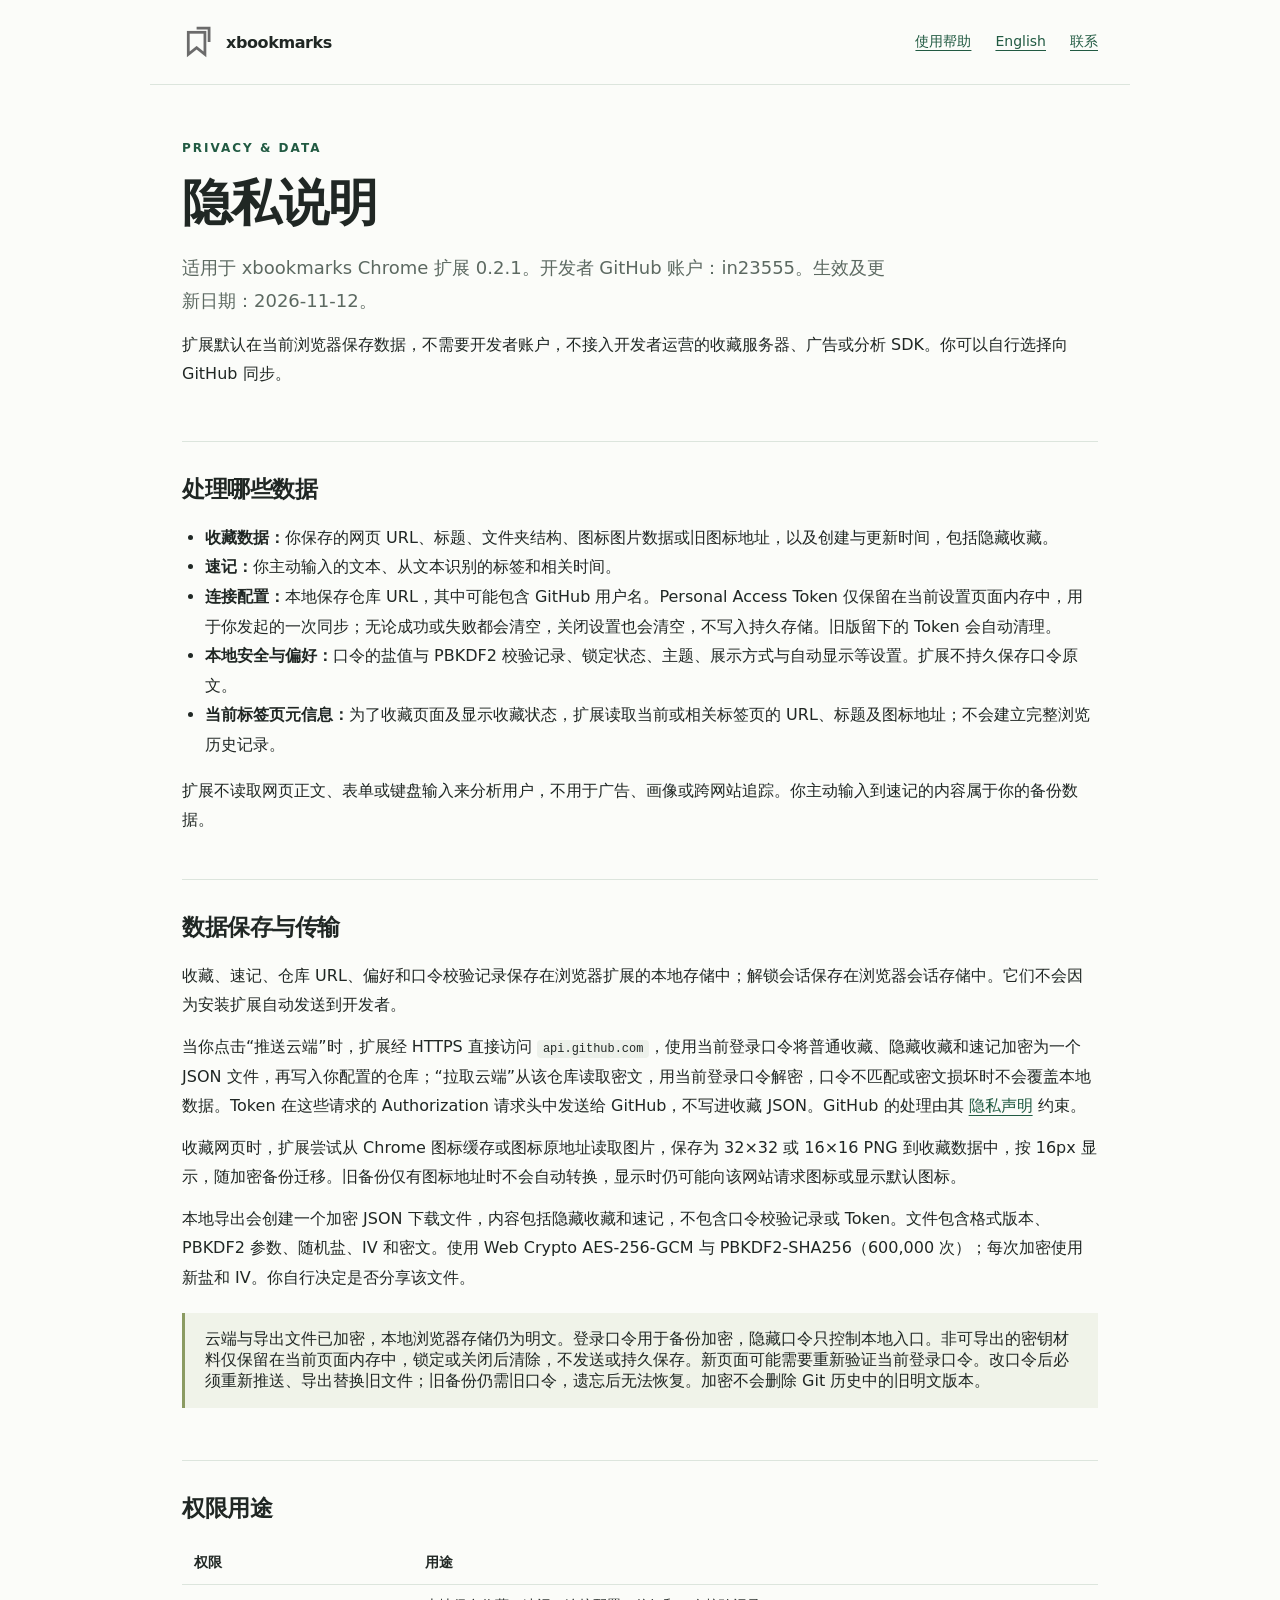
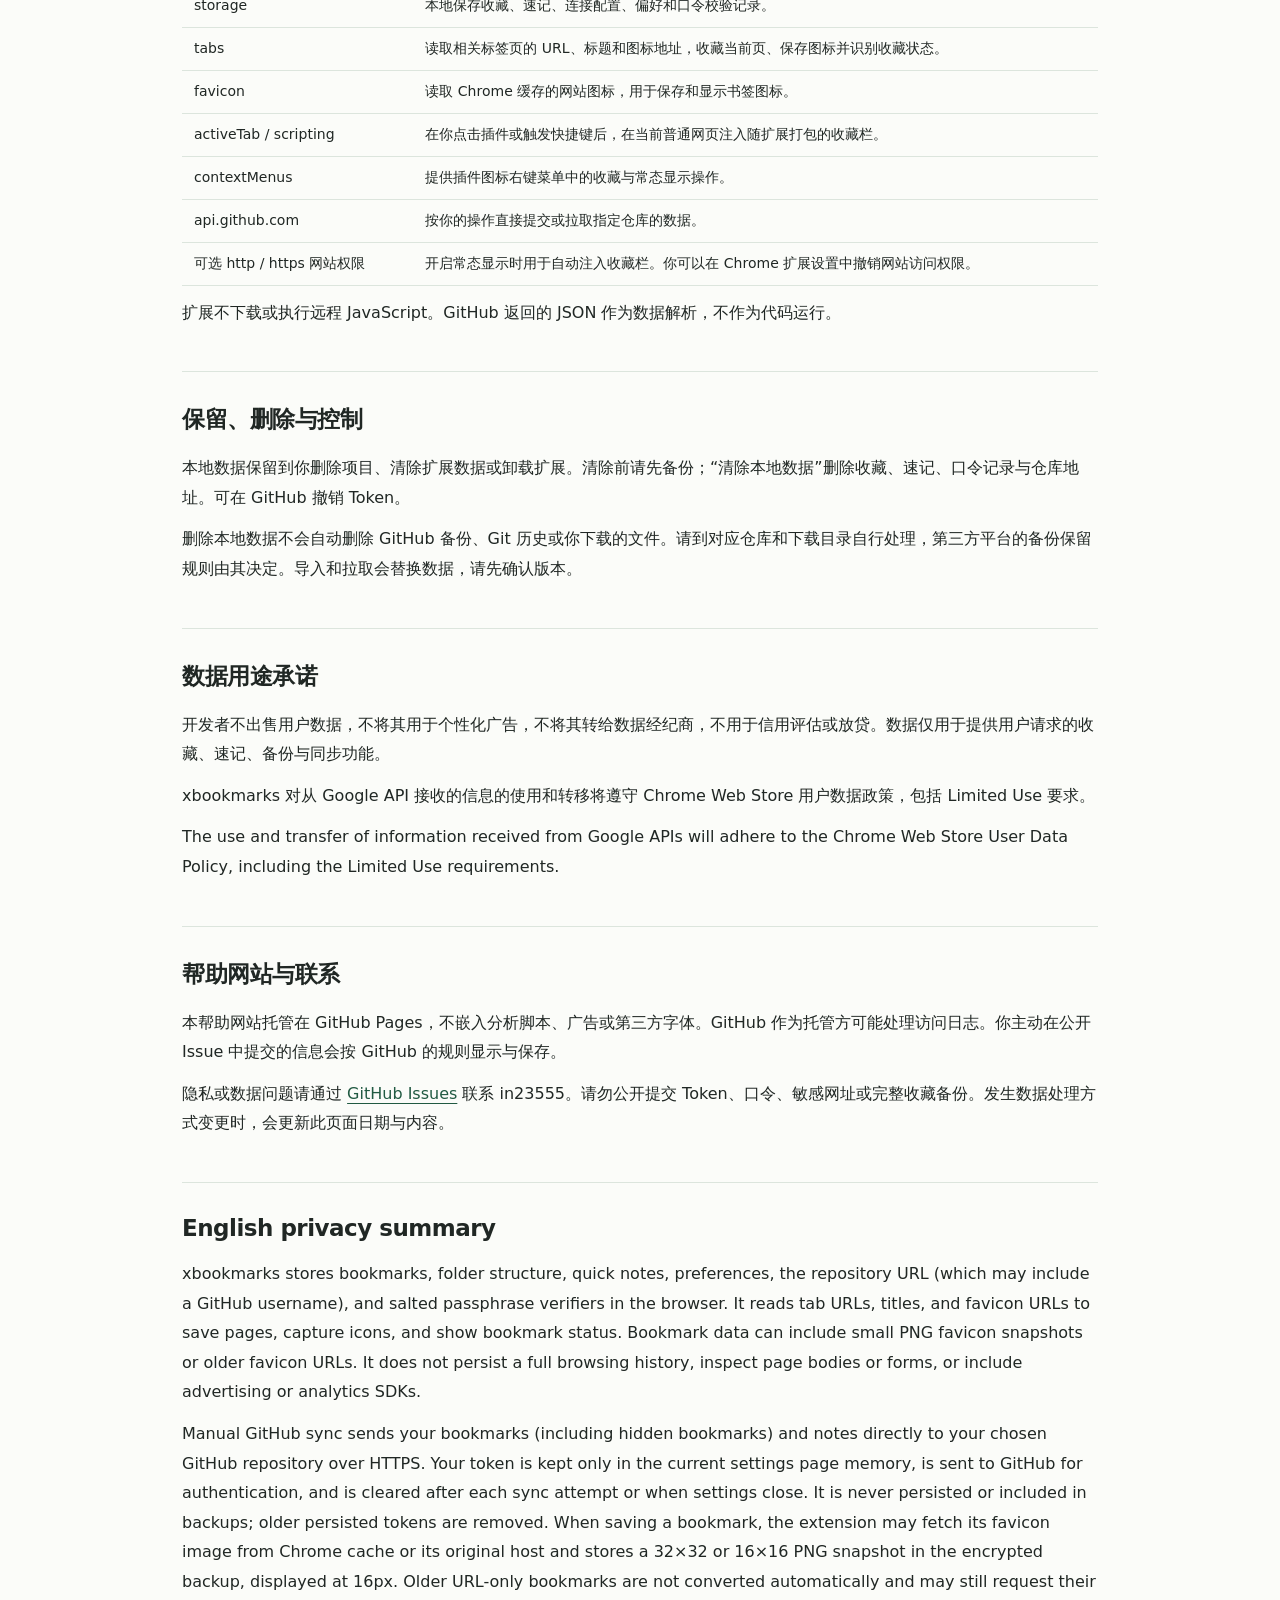
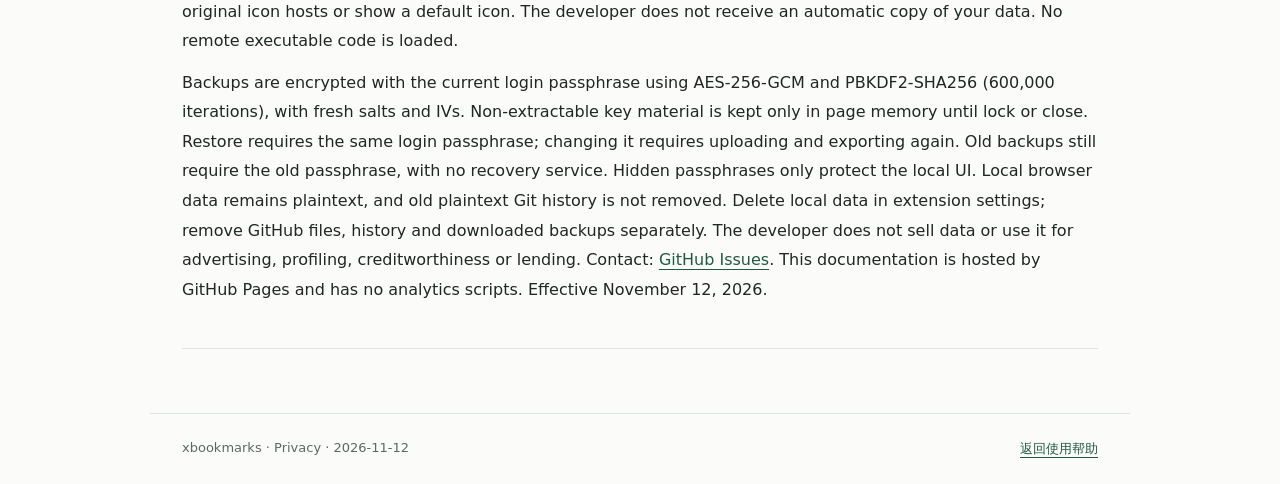
==== commit 9dfbc1d1: "docs:0.2.1-help-and-privacy" ====
--- a/privacy.html
+++ b/privacy.html
@@ -1,12 +1,12 @@
 <!doctype html>
 <html lang="zh-CN"><head><meta charset="utf-8"><meta name="viewport" content="width=device-width,initial-scale=1"><meta name="description" content="xbookmarks 隐私说明：本地数据、GitHub 同步、权限用途、删除与联系。"><title>xbookmarks · 隐私说明</title><link rel="icon" href="icon.png"><link rel="stylesheet" href="style.css"></head><body>
 <header><a class="brand" href="./"><img src="icon.png" alt="">xbookmarks</a><nav><a href="./">使用帮助</a><a href="#english">English</a><a href="https://github.com/in23555/xbookmarks-help/issues">联系</a></nav></header>
-<main><div class="hero"><div class="eyebrow">Privacy &amp; data</div><h1>隐私说明</h1><p class="lead">适用于 xbookmarks Chrome 扩展 0.2.0。开发者 GitHub 账户：in23555。生效及更新日期：2026-11-11。</p><p>扩展默认在当前浏览器保存数据，不需要开发者账户，不接入开发者运营的收藏服务器、广告或分析 SDK。你可以自行选择向 GitHub 同步。</p></div>
-<section><h2>处理哪些数据</h2><ul><li><strong>收藏数据：</strong>你保存的网页 URL、标题、网站图标地址、文件夹结构及创建与更新时间，包括隐藏收藏。</li><li><strong>速记：</strong>你主动输入的文本、从文本识别的标签和相关时间。</li><li><strong>连接配置：</strong>本地保存仓库 URL。Personal Access Token 仅保留在当前设置页面内存中，用于你发起的一次同步；无论成功或失败都会清空，关闭设置也会清空，不写入持久存储。旧版留下的 Token 会自动清理。</li><li><strong>本地安全与偏好：</strong>口令的盐值与 PBKDF2 校验记录、锁定状态、主题、展示方式与自动显示等设置。扩展不持久保存口令原文。</li><li><strong>当前标签页元信息：</strong>为了收藏页面及显示收藏状态，扩展读取当前或相关标签页的 URL、标题及网站图标地址；不会建立完整浏览历史记录。</li></ul><p>扩展不读取网页正文、表单或键盘输入来分析用户，不用于广告、画像或跨网站追踪。你主动输入到速记的内容属于你的备份数据。</p></section>
-<section><h2>数据保存与传输</h2><p>收藏、速记、仓库 URL、偏好和口令校验记录保存在浏览器扩展的本地存储中；解锁会话保存在浏览器会话存储中。它们不会因为安装扩展自动发送到开发者。</p><p>当你点击“推送云端”时，扩展经 HTTPS 直接访问 <code>api.github.com</code>，使用当前登录口令将普通收藏、隐藏收藏和速记加密为一个 JSON 文件，再写入你配置的仓库；“拉取云端”从该仓库读取密文，用当前登录口令解密，口令不匹配或密文损坏时不会覆盖本地数据。Token 在这些请求的 Authorization 请求头中发送给 GitHub，不写进收藏 JSON。GitHub 的处理由其 <a href="https://docs.github.com/en/site-policy/privacy-policies/github-general-privacy-statement">隐私声明</a> 约束。</p><p>显示书签图标时，浏览器可能向该图标地址所属的网站发送图片请求，对方可能收到通常的网络请求信息，例如 IP 地址和请求头。扩展不为此使用统一的第三方网站图标采集服务。</p><p>本地导出会创建一个加密 JSON 下载文件，内容包括隐藏收藏和速记，不包含口令校验记录或 Token。文件包含格式版本、PBKDF2 参数、随机盐、IV 和密文。使用 Web Crypto AES-256-GCM 与 PBKDF2-SHA256（600,000 次）；每次加密使用新盐和 IV。你自行决定是否分享该文件。</p><div class="notice">云端与导出文件已加密，本地浏览器存储仍为明文。登录口令用于备份加密，隐藏口令只控制本地入口。非可导出的密钥材料仅保留在当前页面内存中，锁定或关闭后清除，不发送或持久保存。新页面可能需要重新验证当前登录口令。改口令后必须重新推送、导出替换旧文件；旧备份仍需旧口令，遗忘后无法恢复。加密不会删除 Git 历史中的旧明文版本。</div></section>
-<section><h2>权限用途</h2><table><thead><tr><th>权限</th><th>用途</th></tr></thead><tbody><tr><td>storage</td><td>本地保存收藏、速记、连接配置、偏好和口令校验记录。</td></tr><tr><td>tabs</td><td>读取相关标签页的 URL、标题与图标，识别当前页收藏状态及打开书签。</td></tr><tr><td>activeTab / scripting</td><td>在你点击插件或触发快捷键后，在当前普通网页注入随扩展打包的收藏栏。</td></tr><tr><td>contextMenus</td><td>提供插件图标右键菜单中的收藏与常态显示操作。</td></tr><tr><td>api.github.com</td><td>按你的操作直接提交或拉取指定仓库的数据。</td></tr><tr><td>可选 http / https 网站权限</td><td>仅在开启“常态显示”时请求，用于页面加载时自动注入收藏栏。你可以关闭该功能或在 Chrome 扩展设置中撤销网站访问权限。</td></tr></tbody></table><p>扩展不下载或执行远程 JavaScript。GitHub 返回的 JSON 作为数据解析，不作为代码运行。</p></section>
+<main><div class="hero"><div class="eyebrow">Privacy &amp; data</div><h1>隐私说明</h1><p class="lead">适用于 xbookmarks Chrome 扩展 0.2.1。开发者 GitHub 账户：in23555。生效及更新日期：2026-11-12。</p><p>扩展默认在当前浏览器保存数据，不需要开发者账户，不接入开发者运营的收藏服务器、广告或分析 SDK。你可以自行选择向 GitHub 同步。</p></div>
+<section><h2>处理哪些数据</h2><ul><li><strong>收藏数据：</strong>你保存的网页 URL、标题、文件夹结构、图标图片数据或旧图标地址，以及创建与更新时间，包括隐藏收藏。</li><li><strong>速记：</strong>你主动输入的文本、从文本识别的标签和相关时间。</li><li><strong>连接配置：</strong>本地保存仓库 URL，其中可能包含 GitHub 用户名。Personal Access Token 仅保留在当前设置页面内存中，用于你发起的一次同步；无论成功或失败都会清空，关闭设置也会清空，不写入持久存储。旧版留下的 Token 会自动清理。</li><li><strong>本地安全与偏好：</strong>口令的盐值与 PBKDF2 校验记录、锁定状态、主题、展示方式与自动显示等设置。扩展不持久保存口令原文。</li><li><strong>当前标签页元信息：</strong>为了收藏页面及显示收藏状态，扩展读取当前或相关标签页的 URL、标题及图标地址；不会建立完整浏览历史记录。</li></ul><p>扩展不读取网页正文、表单或键盘输入来分析用户，不用于广告、画像或跨网站追踪。你主动输入到速记的内容属于你的备份数据。</p></section>
+<section><h2>数据保存与传输</h2><p>收藏、速记、仓库 URL、偏好和口令校验记录保存在浏览器扩展的本地存储中；解锁会话保存在浏览器会话存储中。它们不会因为安装扩展自动发送到开发者。</p><p>当你点击“推送云端”时，扩展经 HTTPS 直接访问 <code>api.github.com</code>，使用当前登录口令将普通收藏、隐藏收藏和速记加密为一个 JSON 文件，再写入你配置的仓库；“拉取云端”从该仓库读取密文，用当前登录口令解密，口令不匹配或密文损坏时不会覆盖本地数据。Token 在这些请求的 Authorization 请求头中发送给 GitHub，不写进收藏 JSON。GitHub 的处理由其 <a href="https://docs.github.com/en/site-policy/privacy-policies/github-general-privacy-statement">隐私声明</a> 约束。</p><p>收藏网页时，扩展尝试从 Chrome 图标缓存或图标原地址读取图片，保存为 32×32 或 16×16 PNG 到收藏数据中，按 16px 显示，随加密备份迁移。旧备份仅有图标地址时不会自动转换，显示时仍可能向该网站请求图标或显示默认图标。</p><p>本地导出会创建一个加密 JSON 下载文件，内容包括隐藏收藏和速记，不包含口令校验记录或 Token。文件包含格式版本、PBKDF2 参数、随机盐、IV 和密文。使用 Web Crypto AES-256-GCM 与 PBKDF2-SHA256（600,000 次）；每次加密使用新盐和 IV。你自行决定是否分享该文件。</p><div class="notice">云端与导出文件已加密，本地浏览器存储仍为明文。登录口令用于备份加密，隐藏口令只控制本地入口。非可导出的密钥材料仅保留在当前页面内存中，锁定或关闭后清除，不发送或持久保存。新页面可能需要重新验证当前登录口令。改口令后必须重新推送、导出替换旧文件；旧备份仍需旧口令，遗忘后无法恢复。加密不会删除 Git 历史中的旧明文版本。</div></section>
+<section><h2>权限用途</h2><table><thead><tr><th>权限</th><th>用途</th></tr></thead><tbody><tr><td>storage</td><td>本地保存收藏、速记、连接配置、偏好和口令校验记录。</td></tr><tr><td>tabs</td><td>读取相关标签页的 URL、标题和图标地址，收藏当前页、保存图标并识别收藏状态。</td></tr><tr><td>favicon</td><td>读取 Chrome 缓存的网站图标，用于保存和显示书签图标。</td></tr><tr><td>activeTab / scripting</td><td>在你点击插件或触发快捷键后，在当前普通网页注入随扩展打包的收藏栏。</td></tr><tr><td>contextMenus</td><td>提供插件图标右键菜单中的收藏与常态显示操作。</td></tr><tr><td>api.github.com</td><td>按你的操作直接提交或拉取指定仓库的数据。</td></tr><tr><td>可选 http / https 网站权限</td><td>开启常态显示时用于自动注入收藏栏。你可以在 Chrome 扩展设置中撤销网站访问权限。</td></tr></tbody></table><p>扩展不下载或执行远程 JavaScript。GitHub 返回的 JSON 作为数据解析，不作为代码运行。</p></section>
 <section><h2>保留、删除与控制</h2><p>本地数据保留到你删除项目、清除扩展数据或卸载扩展。清除前请先备份；“清除本地数据”删除收藏、速记、口令记录与仓库地址。可在 GitHub 撤销 Token。</p><p>删除本地数据不会自动删除 GitHub 备份、Git 历史或你下载的文件。请到对应仓库和下载目录自行处理，第三方平台的备份保留规则由其决定。导入和拉取会替换数据，请先确认版本。</p></section>
 <section><h2>数据用途承诺</h2><p>开发者不出售用户数据，不将其用于个性化广告，不将其转给数据经纪商，不用于信用评估或放贷。数据仅用于提供用户请求的收藏、速记、备份与同步功能。</p><p>xbookmarks 对从 Google API 接收的信息的使用和转移将遵守 Chrome Web Store 用户数据政策，包括 Limited Use 要求。</p><p lang="en">The use and transfer of information received from Google APIs will adhere to the Chrome Web Store User Data Policy, including the Limited Use requirements.</p></section>
 <section><h2>帮助网站与联系</h2><p>本帮助网站托管在 GitHub Pages，不嵌入分析脚本、广告或第三方字体。GitHub 作为托管方可能处理访问日志。你主动在公开 Issue 中提交的信息会按 GitHub 的规则显示与保存。</p><p>隐私或数据问题请通过 <a href="https://github.com/in23555/xbookmarks-help/issues">GitHub Issues</a> 联系 in23555。请勿公开提交 Token、口令、敏感网址或完整收藏备份。发生数据处理方式变更时，会更新此页面日期与内容。</p></section>
-<section id="english" lang="en"><h2>English privacy summary</h2><p>xbookmarks stores bookmarks, folder structure, quick notes, preferences, the repository URL, and salted passphrase verifiers in the browser. It reads tab URLs, titles and favicon URLs to save pages and show bookmark status. It does not persist a full browsing history, inspect page bodies or forms, or include advertising or analytics SDKs.</p><p>Manual GitHub sync sends your bookmarks (including hidden bookmarks) and notes directly to your chosen GitHub repository over HTTPS. Your token is kept only in the current settings page memory, is sent to GitHub for authentication, and is cleared after each sync attempt or when settings close. It is never persisted or included in backups; older persisted tokens are removed. Favicon loading may send ordinary image requests to the icon's host. The developer does not receive an automatic copy of your data. No remote executable code is loaded.</p><p>Backups are encrypted with the current login passphrase using AES-256-GCM and PBKDF2-SHA256 (600,000 iterations), with fresh salts and IVs. Non-extractable key material is kept only in page memory until lock or close. Restore requires the same login passphrase; changing it requires uploading and exporting again. Old backups still require the old passphrase, with no recovery service. Hidden passphrases only protect the local UI. Local browser data remains plaintext, and old plaintext Git history is not removed. Delete local data in extension settings; remove GitHub files, history and downloaded backups separately. The developer does not sell data or use it for advertising, profiling, creditworthiness or lending. Contact: <a href="https://github.com/in23555/xbookmarks-help/issues">GitHub Issues</a>. This documentation is hosted by GitHub Pages and has no analytics scripts. Effective November 11, 2026.</p></section>
-</main><footer><span>xbookmarks · Privacy · 2026-11-11</span><a href="./">返回使用帮助</a></footer></body></html>
+<section id="english" lang="en"><h2>English privacy summary</h2><p>xbookmarks stores bookmarks, folder structure, quick notes, preferences, the repository URL (which may include a GitHub username), and salted passphrase verifiers in the browser. It reads tab URLs, titles, and favicon URLs to save pages, capture icons, and show bookmark status. Bookmark data can include small PNG favicon snapshots or older favicon URLs. It does not persist a full browsing history, inspect page bodies or forms, or include advertising or analytics SDKs.</p><p>Manual GitHub sync sends your bookmarks (including hidden bookmarks) and notes directly to your chosen GitHub repository over HTTPS. Your token is kept only in the current settings page memory, is sent to GitHub for authentication, and is cleared after each sync attempt or when settings close. It is never persisted or included in backups; older persisted tokens are removed. When saving a bookmark, the extension may fetch its favicon image from Chrome cache or its original host and stores a 32×32 or 16×16 PNG snapshot in the encrypted backup, displayed at 16px. Older URL-only bookmarks are not converted automatically and may still request their original icon hosts or show a default icon. The developer does not receive an automatic copy of your data. No remote executable code is loaded.</p><p>Backups are encrypted with the current login passphrase using AES-256-GCM and PBKDF2-SHA256 (600,000 iterations), with fresh salts and IVs. Non-extractable key material is kept only in page memory until lock or close. Restore requires the same login passphrase; changing it requires uploading and exporting again. Old backups still require the old passphrase, with no recovery service. Hidden passphrases only protect the local UI. Local browser data remains plaintext, and old plaintext Git history is not removed. Delete local data in extension settings; remove GitHub files, history and downloaded backups separately. The developer does not sell data or use it for advertising, profiling, creditworthiness or lending. Contact: <a href="https://github.com/in23555/xbookmarks-help/issues">GitHub Issues</a>. This documentation is hosted by GitHub Pages and has no analytics scripts. Effective November 12, 2026.</p></section>
+</main><footer><span>xbookmarks · Privacy · 2026-11-12</span><a href="./">返回使用帮助</a></footer></body></html>
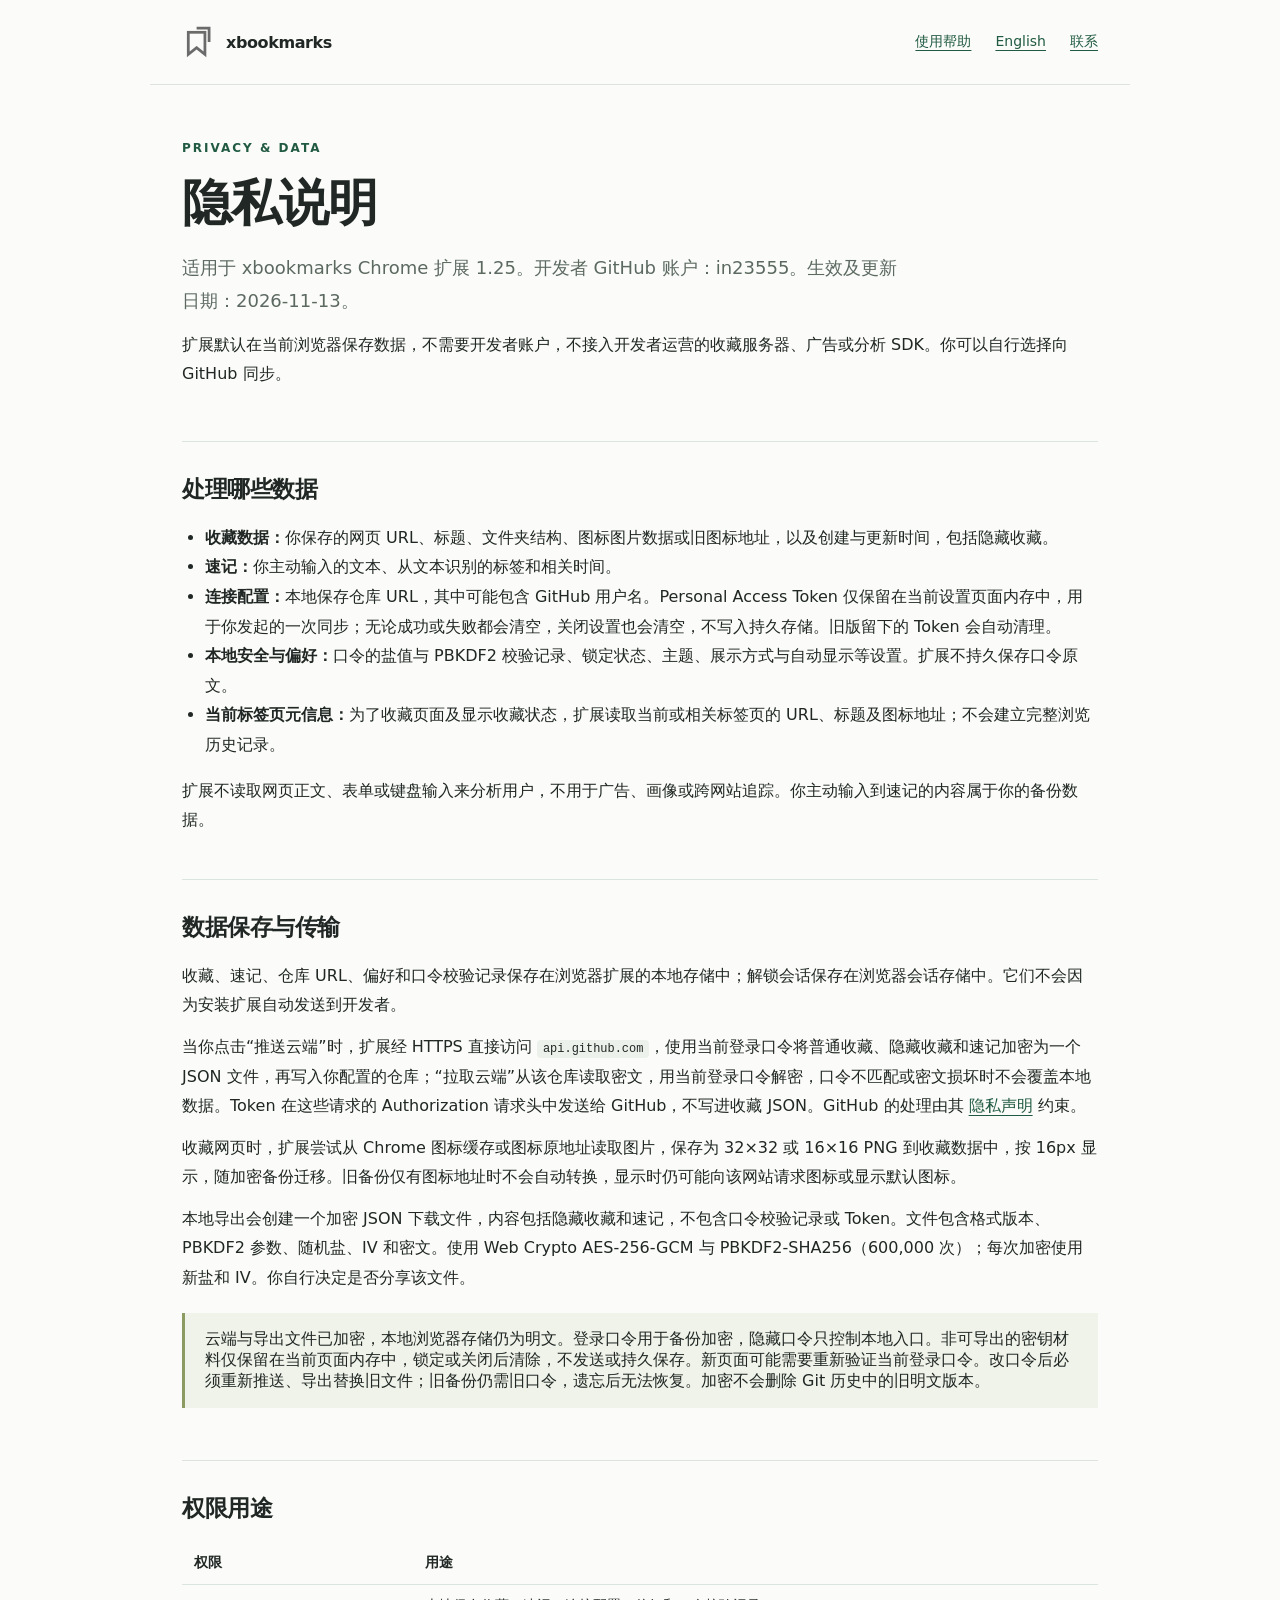
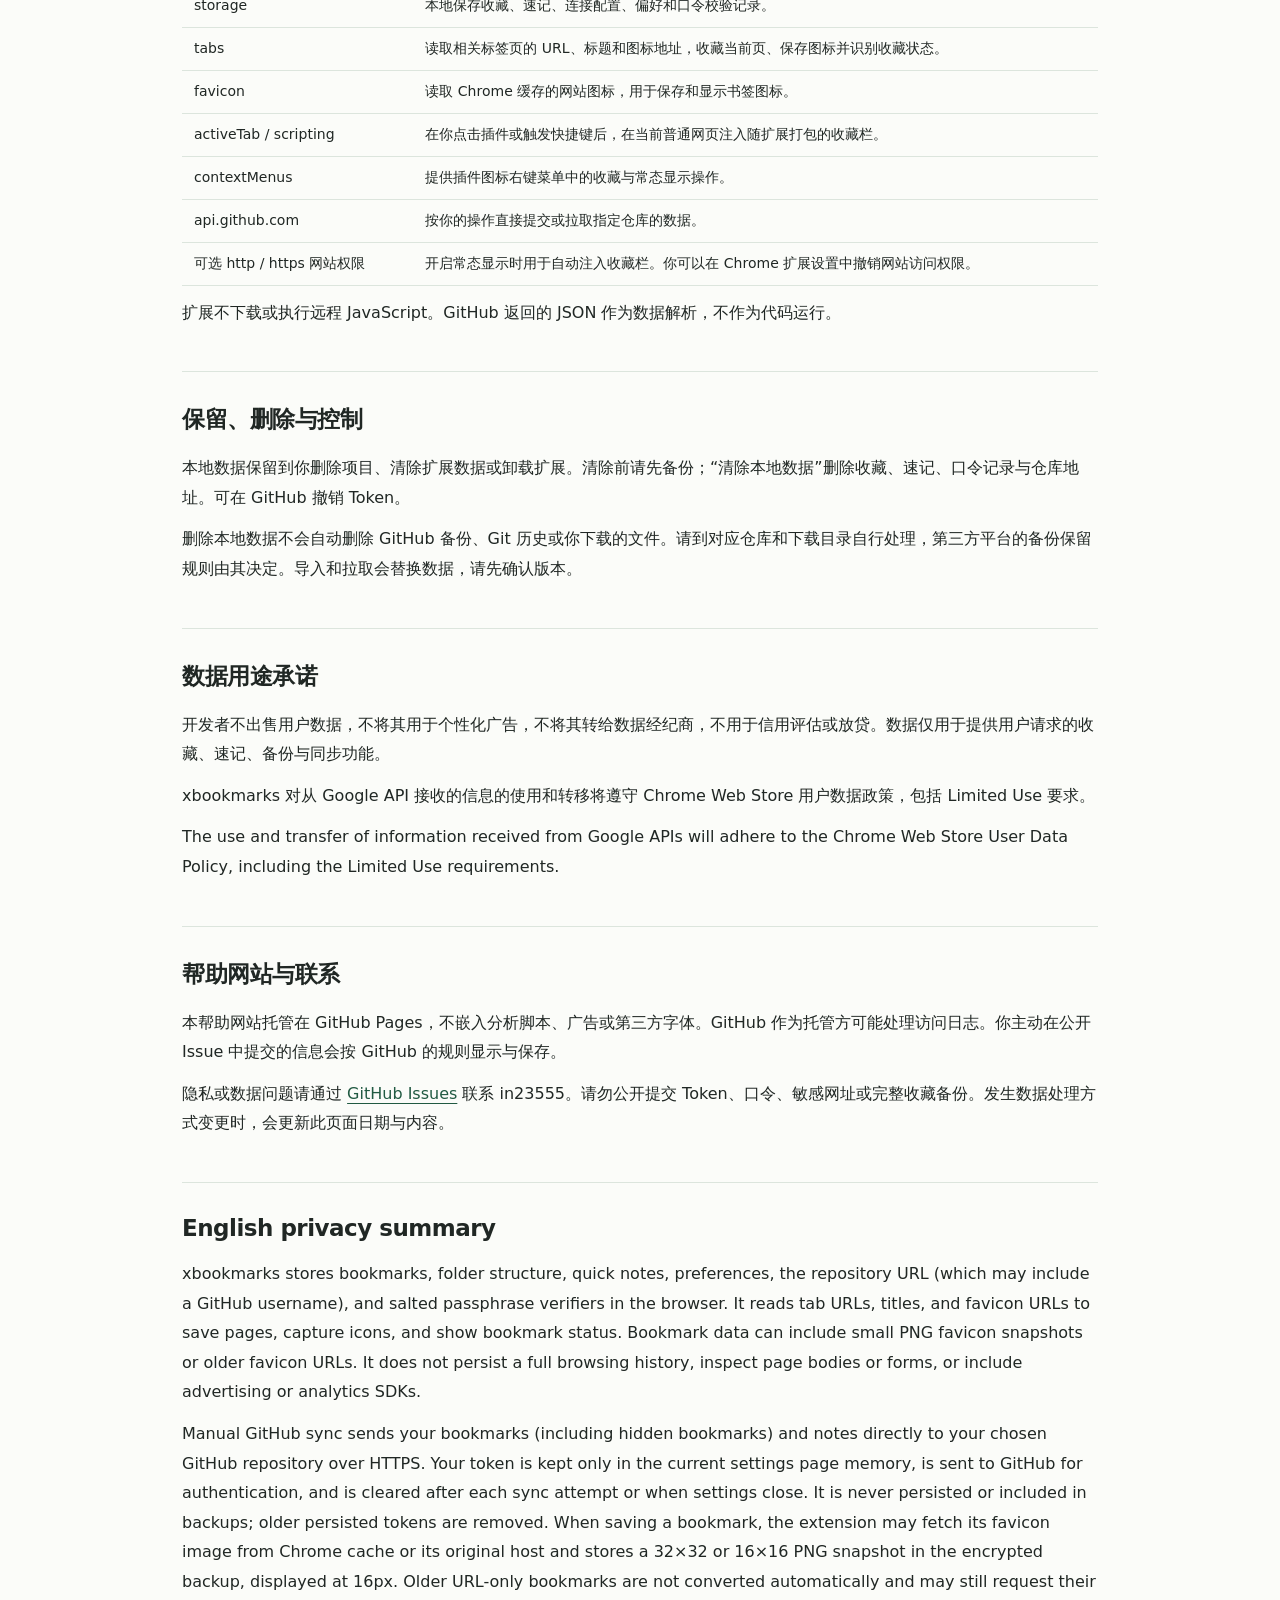
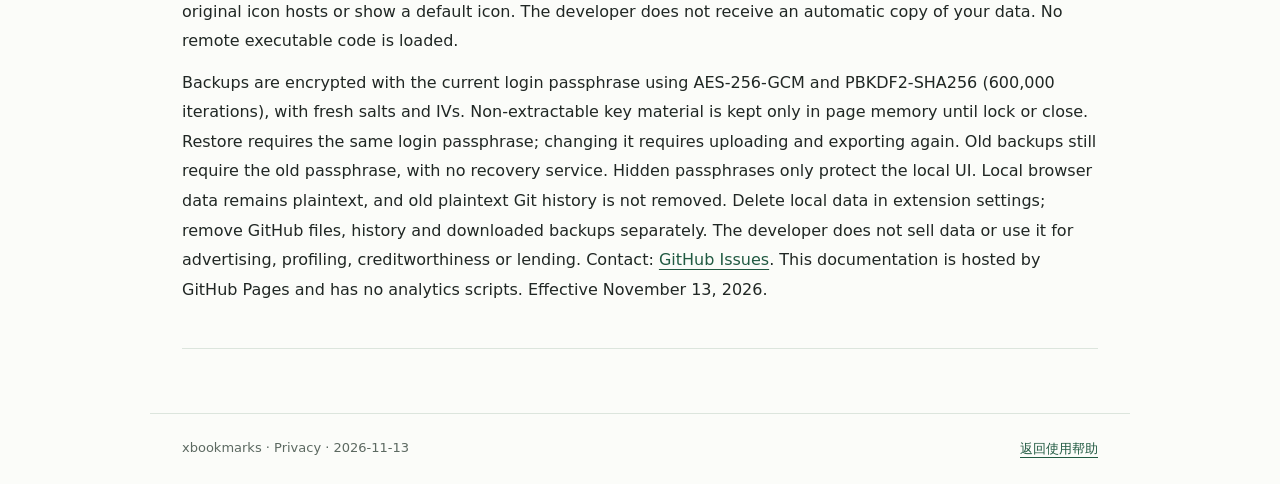
==== commit fb99d69c: "docs: update help for 1.25" ====
--- a/privacy.html
+++ b/privacy.html
@@ -1,12 +1,12 @@
 <!doctype html>
 <html lang="zh-CN"><head><meta charset="utf-8"><meta name="viewport" content="width=device-width,initial-scale=1"><meta name="description" content="xbookmarks 隐私说明：本地数据、GitHub 同步、权限用途、删除与联系。"><title>xbookmarks · 隐私说明</title><link rel="icon" href="icon.png"><link rel="stylesheet" href="style.css"></head><body>
 <header><a class="brand" href="./"><img src="icon.png" alt="">xbookmarks</a><nav><a href="./">使用帮助</a><a href="#english">English</a><a href="https://github.com/in23555/xbookmarks-help/issues">联系</a></nav></header>
-<main><div class="hero"><div class="eyebrow">Privacy &amp; data</div><h1>隐私说明</h1><p class="lead">适用于 xbookmarks Chrome 扩展 0.2.1。开发者 GitHub 账户：in23555。生效及更新日期：2026-11-12。</p><p>扩展默认在当前浏览器保存数据，不需要开发者账户，不接入开发者运营的收藏服务器、广告或分析 SDK。你可以自行选择向 GitHub 同步。</p></div>
+<main><div class="hero"><div class="eyebrow">Privacy &amp; data</div><h1>隐私说明</h1><p class="lead">适用于 xbookmarks Chrome 扩展 1.25。开发者 GitHub 账户：in23555。生效及更新日期：2026-11-13。</p><p>扩展默认在当前浏览器保存数据，不需要开发者账户，不接入开发者运营的收藏服务器、广告或分析 SDK。你可以自行选择向 GitHub 同步。</p></div>
 <section><h2>处理哪些数据</h2><ul><li><strong>收藏数据：</strong>你保存的网页 URL、标题、文件夹结构、图标图片数据或旧图标地址，以及创建与更新时间，包括隐藏收藏。</li><li><strong>速记：</strong>你主动输入的文本、从文本识别的标签和相关时间。</li><li><strong>连接配置：</strong>本地保存仓库 URL，其中可能包含 GitHub 用户名。Personal Access Token 仅保留在当前设置页面内存中，用于你发起的一次同步；无论成功或失败都会清空，关闭设置也会清空，不写入持久存储。旧版留下的 Token 会自动清理。</li><li><strong>本地安全与偏好：</strong>口令的盐值与 PBKDF2 校验记录、锁定状态、主题、展示方式与自动显示等设置。扩展不持久保存口令原文。</li><li><strong>当前标签页元信息：</strong>为了收藏页面及显示收藏状态，扩展读取当前或相关标签页的 URL、标题及图标地址；不会建立完整浏览历史记录。</li></ul><p>扩展不读取网页正文、表单或键盘输入来分析用户，不用于广告、画像或跨网站追踪。你主动输入到速记的内容属于你的备份数据。</p></section>
 <section><h2>数据保存与传输</h2><p>收藏、速记、仓库 URL、偏好和口令校验记录保存在浏览器扩展的本地存储中；解锁会话保存在浏览器会话存储中。它们不会因为安装扩展自动发送到开发者。</p><p>当你点击“推送云端”时，扩展经 HTTPS 直接访问 <code>api.github.com</code>，使用当前登录口令将普通收藏、隐藏收藏和速记加密为一个 JSON 文件，再写入你配置的仓库；“拉取云端”从该仓库读取密文，用当前登录口令解密，口令不匹配或密文损坏时不会覆盖本地数据。Token 在这些请求的 Authorization 请求头中发送给 GitHub，不写进收藏 JSON。GitHub 的处理由其 <a href="https://docs.github.com/en/site-policy/privacy-policies/github-general-privacy-statement">隐私声明</a> 约束。</p><p>收藏网页时，扩展尝试从 Chrome 图标缓存或图标原地址读取图片，保存为 32×32 或 16×16 PNG 到收藏数据中，按 16px 显示，随加密备份迁移。旧备份仅有图标地址时不会自动转换，显示时仍可能向该网站请求图标或显示默认图标。</p><p>本地导出会创建一个加密 JSON 下载文件，内容包括隐藏收藏和速记，不包含口令校验记录或 Token。文件包含格式版本、PBKDF2 参数、随机盐、IV 和密文。使用 Web Crypto AES-256-GCM 与 PBKDF2-SHA256（600,000 次）；每次加密使用新盐和 IV。你自行决定是否分享该文件。</p><div class="notice">云端与导出文件已加密，本地浏览器存储仍为明文。登录口令用于备份加密，隐藏口令只控制本地入口。非可导出的密钥材料仅保留在当前页面内存中，锁定或关闭后清除，不发送或持久保存。新页面可能需要重新验证当前登录口令。改口令后必须重新推送、导出替换旧文件；旧备份仍需旧口令，遗忘后无法恢复。加密不会删除 Git 历史中的旧明文版本。</div></section>
 <section><h2>权限用途</h2><table><thead><tr><th>权限</th><th>用途</th></tr></thead><tbody><tr><td>storage</td><td>本地保存收藏、速记、连接配置、偏好和口令校验记录。</td></tr><tr><td>tabs</td><td>读取相关标签页的 URL、标题和图标地址，收藏当前页、保存图标并识别收藏状态。</td></tr><tr><td>favicon</td><td>读取 Chrome 缓存的网站图标，用于保存和显示书签图标。</td></tr><tr><td>activeTab / scripting</td><td>在你点击插件或触发快捷键后，在当前普通网页注入随扩展打包的收藏栏。</td></tr><tr><td>contextMenus</td><td>提供插件图标右键菜单中的收藏与常态显示操作。</td></tr><tr><td>api.github.com</td><td>按你的操作直接提交或拉取指定仓库的数据。</td></tr><tr><td>可选 http / https 网站权限</td><td>开启常态显示时用于自动注入收藏栏。你可以在 Chrome 扩展设置中撤销网站访问权限。</td></tr></tbody></table><p>扩展不下载或执行远程 JavaScript。GitHub 返回的 JSON 作为数据解析，不作为代码运行。</p></section>
 <section><h2>保留、删除与控制</h2><p>本地数据保留到你删除项目、清除扩展数据或卸载扩展。清除前请先备份；“清除本地数据”删除收藏、速记、口令记录与仓库地址。可在 GitHub 撤销 Token。</p><p>删除本地数据不会自动删除 GitHub 备份、Git 历史或你下载的文件。请到对应仓库和下载目录自行处理，第三方平台的备份保留规则由其决定。导入和拉取会替换数据，请先确认版本。</p></section>
 <section><h2>数据用途承诺</h2><p>开发者不出售用户数据，不将其用于个性化广告，不将其转给数据经纪商，不用于信用评估或放贷。数据仅用于提供用户请求的收藏、速记、备份与同步功能。</p><p>xbookmarks 对从 Google API 接收的信息的使用和转移将遵守 Chrome Web Store 用户数据政策，包括 Limited Use 要求。</p><p lang="en">The use and transfer of information received from Google APIs will adhere to the Chrome Web Store User Data Policy, including the Limited Use requirements.</p></section>
 <section><h2>帮助网站与联系</h2><p>本帮助网站托管在 GitHub Pages，不嵌入分析脚本、广告或第三方字体。GitHub 作为托管方可能处理访问日志。你主动在公开 Issue 中提交的信息会按 GitHub 的规则显示与保存。</p><p>隐私或数据问题请通过 <a href="https://github.com/in23555/xbookmarks-help/issues">GitHub Issues</a> 联系 in23555。请勿公开提交 Token、口令、敏感网址或完整收藏备份。发生数据处理方式变更时，会更新此页面日期与内容。</p></section>
-<section id="english" lang="en"><h2>English privacy summary</h2><p>xbookmarks stores bookmarks, folder structure, quick notes, preferences, the repository URL (which may include a GitHub username), and salted passphrase verifiers in the browser. It reads tab URLs, titles, and favicon URLs to save pages, capture icons, and show bookmark status. Bookmark data can include small PNG favicon snapshots or older favicon URLs. It does not persist a full browsing history, inspect page bodies or forms, or include advertising or analytics SDKs.</p><p>Manual GitHub sync sends your bookmarks (including hidden bookmarks) and notes directly to your chosen GitHub repository over HTTPS. Your token is kept only in the current settings page memory, is sent to GitHub for authentication, and is cleared after each sync attempt or when settings close. It is never persisted or included in backups; older persisted tokens are removed. When saving a bookmark, the extension may fetch its favicon image from Chrome cache or its original host and stores a 32×32 or 16×16 PNG snapshot in the encrypted backup, displayed at 16px. Older URL-only bookmarks are not converted automatically and may still request their original icon hosts or show a default icon. The developer does not receive an automatic copy of your data. No remote executable code is loaded.</p><p>Backups are encrypted with the current login passphrase using AES-256-GCM and PBKDF2-SHA256 (600,000 iterations), with fresh salts and IVs. Non-extractable key material is kept only in page memory until lock or close. Restore requires the same login passphrase; changing it requires uploading and exporting again. Old backups still require the old passphrase, with no recovery service. Hidden passphrases only protect the local UI. Local browser data remains plaintext, and old plaintext Git history is not removed. Delete local data in extension settings; remove GitHub files, history and downloaded backups separately. The developer does not sell data or use it for advertising, profiling, creditworthiness or lending. Contact: <a href="https://github.com/in23555/xbookmarks-help/issues">GitHub Issues</a>. This documentation is hosted by GitHub Pages and has no analytics scripts. Effective November 12, 2026.</p></section>
-</main><footer><span>xbookmarks · Privacy · 2026-11-12</span><a href="./">返回使用帮助</a></footer></body></html>
+<section id="english" lang="en"><h2>English privacy summary</h2><p>xbookmarks stores bookmarks, folder structure, quick notes, preferences, the repository URL (which may include a GitHub username), and salted passphrase verifiers in the browser. It reads tab URLs, titles, and favicon URLs to save pages, capture icons, and show bookmark status. Bookmark data can include small PNG favicon snapshots or older favicon URLs. It does not persist a full browsing history, inspect page bodies or forms, or include advertising or analytics SDKs.</p><p>Manual GitHub sync sends your bookmarks (including hidden bookmarks) and notes directly to your chosen GitHub repository over HTTPS. Your token is kept only in the current settings page memory, is sent to GitHub for authentication, and is cleared after each sync attempt or when settings close. It is never persisted or included in backups; older persisted tokens are removed. When saving a bookmark, the extension may fetch its favicon image from Chrome cache or its original host and stores a 32×32 or 16×16 PNG snapshot in the encrypted backup, displayed at 16px. Older URL-only bookmarks are not converted automatically and may still request their original icon hosts or show a default icon. The developer does not receive an automatic copy of your data. No remote executable code is loaded.</p><p>Backups are encrypted with the current login passphrase using AES-256-GCM and PBKDF2-SHA256 (600,000 iterations), with fresh salts and IVs. Non-extractable key material is kept only in page memory until lock or close. Restore requires the same login passphrase; changing it requires uploading and exporting again. Old backups still require the old passphrase, with no recovery service. Hidden passphrases only protect the local UI. Local browser data remains plaintext, and old plaintext Git history is not removed. Delete local data in extension settings; remove GitHub files, history and downloaded backups separately. The developer does not sell data or use it for advertising, profiling, creditworthiness or lending. Contact: <a href="https://github.com/in23555/xbookmarks-help/issues">GitHub Issues</a>. This documentation is hosted by GitHub Pages and has no analytics scripts. Effective November 13, 2026.</p></section>
+</main><footer><span>xbookmarks · Privacy · 2026-11-13</span><a href="./">返回使用帮助</a></footer></body></html>
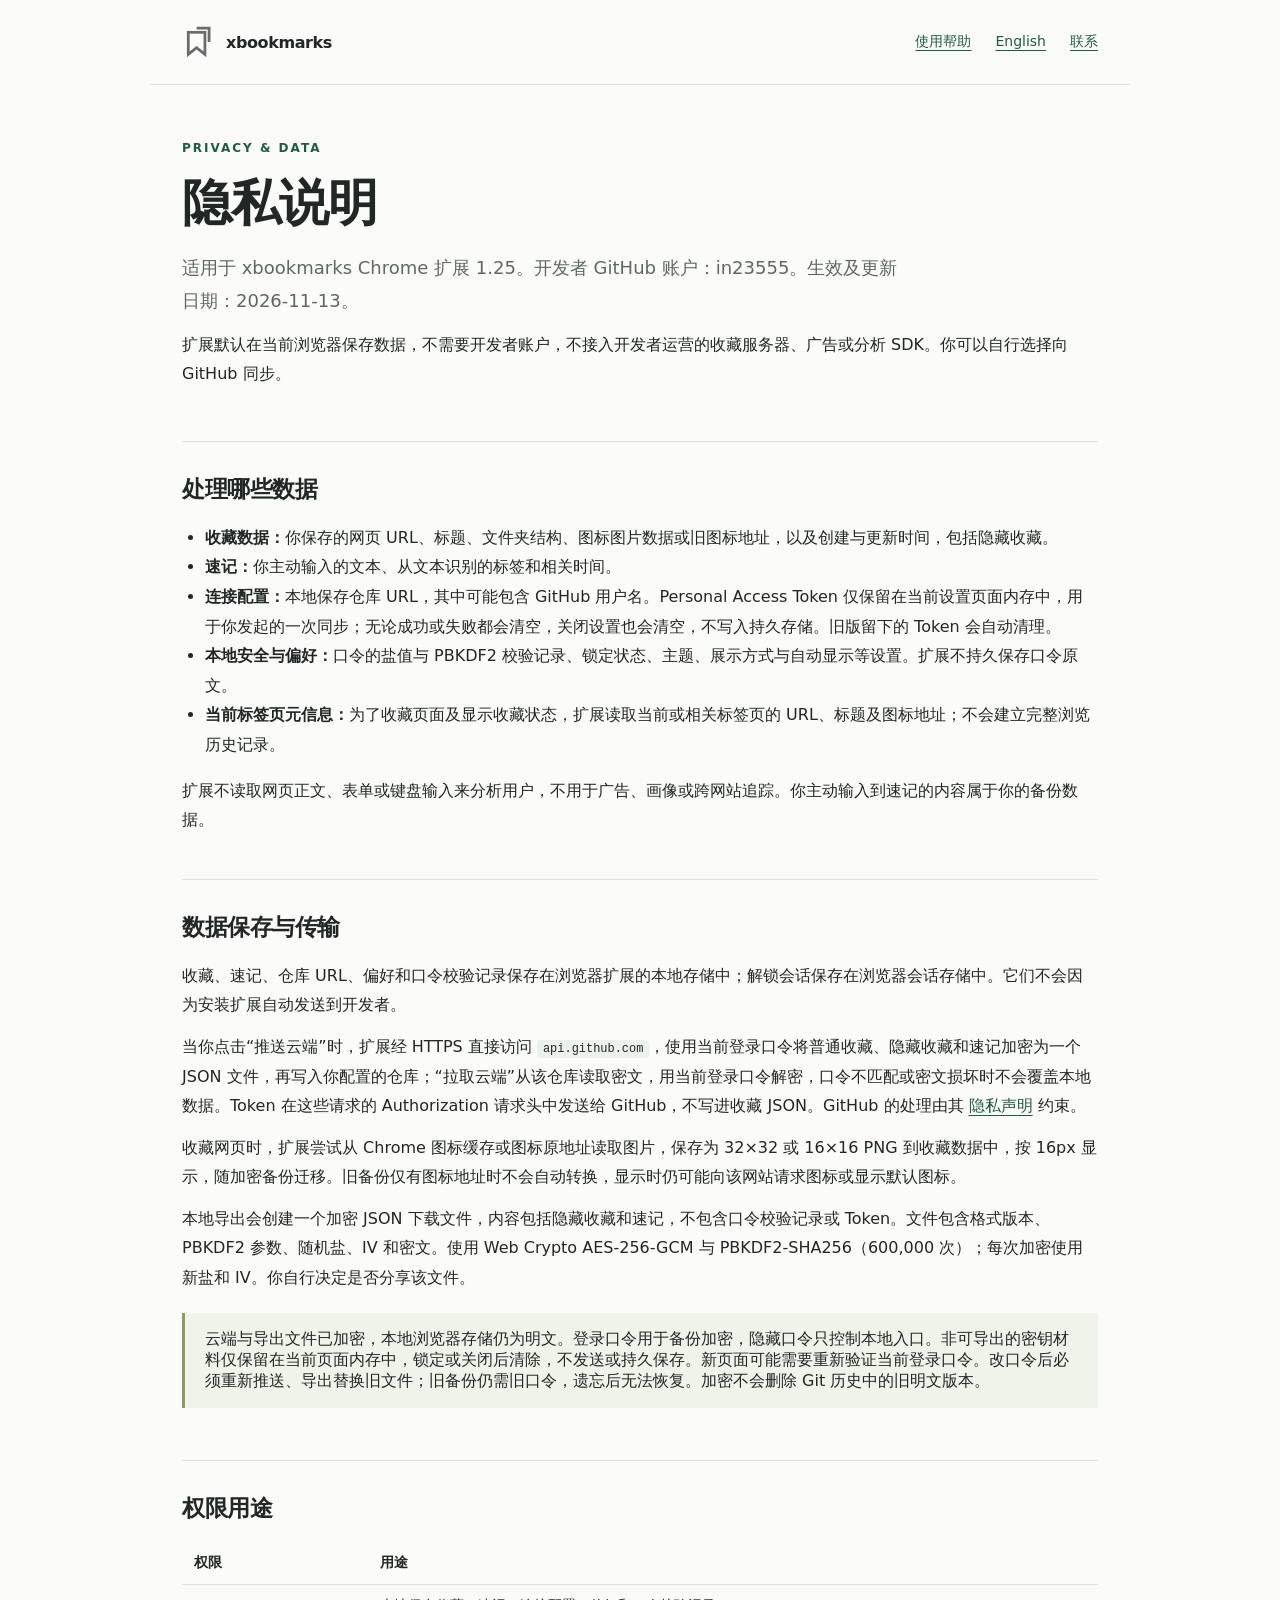
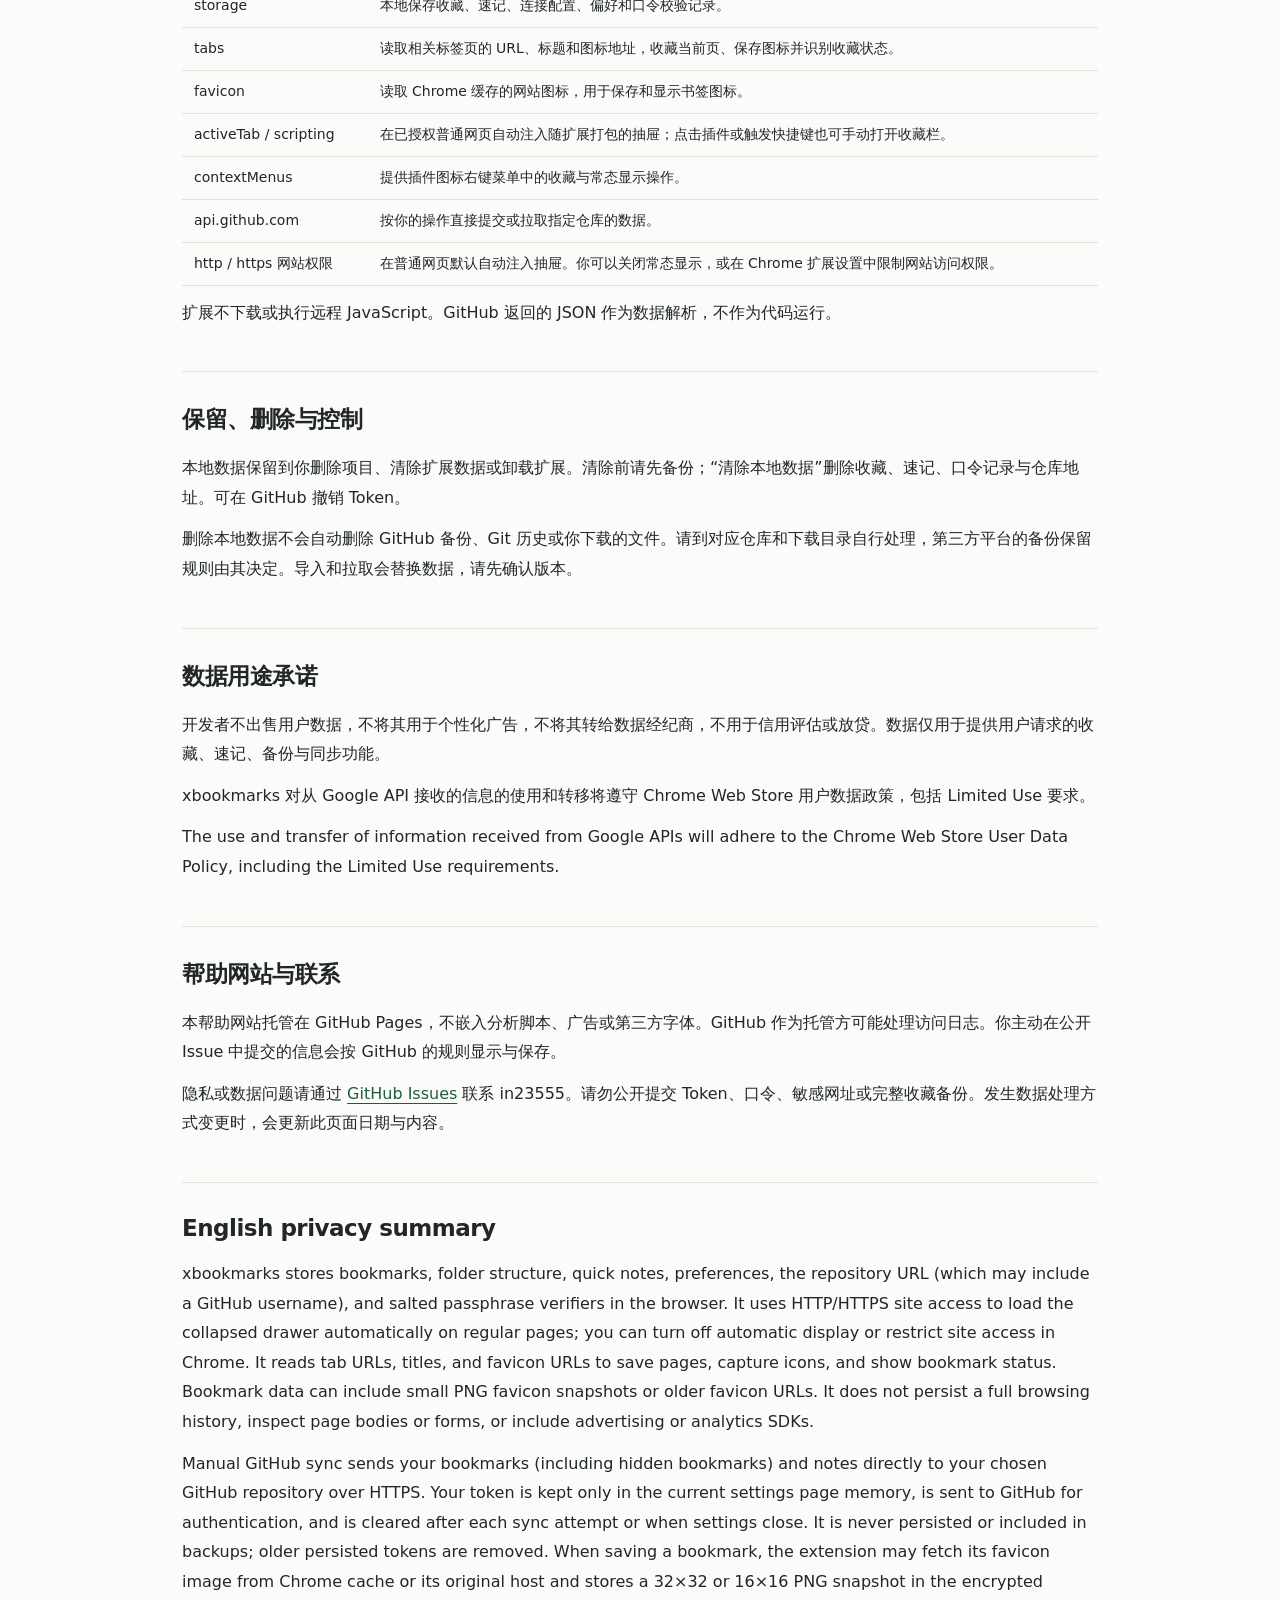
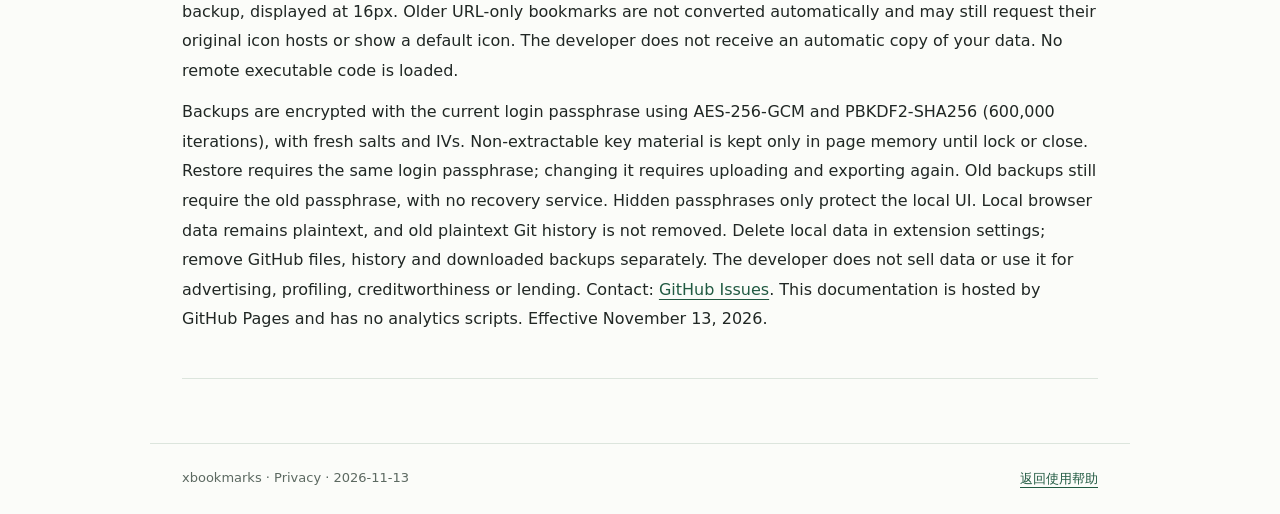
==== commit 31f7b077: "docs: update drawer help and site permissions" ====
--- a/privacy.html
+++ b/privacy.html
@@ -4,9 +4,9 @@
 <main><div class="hero"><div class="eyebrow">Privacy &amp; data</div><h1>隐私说明</h1><p class="lead">适用于 xbookmarks Chrome 扩展 1.25。开发者 GitHub 账户：in23555。生效及更新日期：2026-11-13。</p><p>扩展默认在当前浏览器保存数据，不需要开发者账户，不接入开发者运营的收藏服务器、广告或分析 SDK。你可以自行选择向 GitHub 同步。</p></div>
 <section><h2>处理哪些数据</h2><ul><li><strong>收藏数据：</strong>你保存的网页 URL、标题、文件夹结构、图标图片数据或旧图标地址，以及创建与更新时间，包括隐藏收藏。</li><li><strong>速记：</strong>你主动输入的文本、从文本识别的标签和相关时间。</li><li><strong>连接配置：</strong>本地保存仓库 URL，其中可能包含 GitHub 用户名。Personal Access Token 仅保留在当前设置页面内存中，用于你发起的一次同步；无论成功或失败都会清空，关闭设置也会清空，不写入持久存储。旧版留下的 Token 会自动清理。</li><li><strong>本地安全与偏好：</strong>口令的盐值与 PBKDF2 校验记录、锁定状态、主题、展示方式与自动显示等设置。扩展不持久保存口令原文。</li><li><strong>当前标签页元信息：</strong>为了收藏页面及显示收藏状态，扩展读取当前或相关标签页的 URL、标题及图标地址；不会建立完整浏览历史记录。</li></ul><p>扩展不读取网页正文、表单或键盘输入来分析用户，不用于广告、画像或跨网站追踪。你主动输入到速记的内容属于你的备份数据。</p></section>
 <section><h2>数据保存与传输</h2><p>收藏、速记、仓库 URL、偏好和口令校验记录保存在浏览器扩展的本地存储中；解锁会话保存在浏览器会话存储中。它们不会因为安装扩展自动发送到开发者。</p><p>当你点击“推送云端”时，扩展经 HTTPS 直接访问 <code>api.github.com</code>，使用当前登录口令将普通收藏、隐藏收藏和速记加密为一个 JSON 文件，再写入你配置的仓库；“拉取云端”从该仓库读取密文，用当前登录口令解密，口令不匹配或密文损坏时不会覆盖本地数据。Token 在这些请求的 Authorization 请求头中发送给 GitHub，不写进收藏 JSON。GitHub 的处理由其 <a href="https://docs.github.com/en/site-policy/privacy-policies/github-general-privacy-statement">隐私声明</a> 约束。</p><p>收藏网页时，扩展尝试从 Chrome 图标缓存或图标原地址读取图片，保存为 32×32 或 16×16 PNG 到收藏数据中，按 16px 显示，随加密备份迁移。旧备份仅有图标地址时不会自动转换，显示时仍可能向该网站请求图标或显示默认图标。</p><p>本地导出会创建一个加密 JSON 下载文件，内容包括隐藏收藏和速记，不包含口令校验记录或 Token。文件包含格式版本、PBKDF2 参数、随机盐、IV 和密文。使用 Web Crypto AES-256-GCM 与 PBKDF2-SHA256（600,000 次）；每次加密使用新盐和 IV。你自行决定是否分享该文件。</p><div class="notice">云端与导出文件已加密，本地浏览器存储仍为明文。登录口令用于备份加密，隐藏口令只控制本地入口。非可导出的密钥材料仅保留在当前页面内存中，锁定或关闭后清除，不发送或持久保存。新页面可能需要重新验证当前登录口令。改口令后必须重新推送、导出替换旧文件；旧备份仍需旧口令，遗忘后无法恢复。加密不会删除 Git 历史中的旧明文版本。</div></section>
-<section><h2>权限用途</h2><table><thead><tr><th>权限</th><th>用途</th></tr></thead><tbody><tr><td>storage</td><td>本地保存收藏、速记、连接配置、偏好和口令校验记录。</td></tr><tr><td>tabs</td><td>读取相关标签页的 URL、标题和图标地址，收藏当前页、保存图标并识别收藏状态。</td></tr><tr><td>favicon</td><td>读取 Chrome 缓存的网站图标，用于保存和显示书签图标。</td></tr><tr><td>activeTab / scripting</td><td>在你点击插件或触发快捷键后，在当前普通网页注入随扩展打包的收藏栏。</td></tr><tr><td>contextMenus</td><td>提供插件图标右键菜单中的收藏与常态显示操作。</td></tr><tr><td>api.github.com</td><td>按你的操作直接提交或拉取指定仓库的数据。</td></tr><tr><td>可选 http / https 网站权限</td><td>开启常态显示时用于自动注入收藏栏。你可以在 Chrome 扩展设置中撤销网站访问权限。</td></tr></tbody></table><p>扩展不下载或执行远程 JavaScript。GitHub 返回的 JSON 作为数据解析，不作为代码运行。</p></section>
+<section><h2>权限用途</h2><table><thead><tr><th>权限</th><th>用途</th></tr></thead><tbody><tr><td>storage</td><td>本地保存收藏、速记、连接配置、偏好和口令校验记录。</td></tr><tr><td>tabs</td><td>读取相关标签页的 URL、标题和图标地址，收藏当前页、保存图标并识别收藏状态。</td></tr><tr><td>favicon</td><td>读取 Chrome 缓存的网站图标，用于保存和显示书签图标。</td></tr><tr><td>activeTab / scripting</td><td>在已授权普通网页自动注入随扩展打包的抽屉；点击插件或触发快捷键也可手动打开收藏栏。</td></tr><tr><td>contextMenus</td><td>提供插件图标右键菜单中的收藏与常态显示操作。</td></tr><tr><td>api.github.com</td><td>按你的操作直接提交或拉取指定仓库的数据。</td></tr><tr><td>http / https 网站权限</td><td>在普通网页默认自动注入抽屉。你可以关闭常态显示，或在 Chrome 扩展设置中限制网站访问权限。</td></tr></tbody></table><p>扩展不下载或执行远程 JavaScript。GitHub 返回的 JSON 作为数据解析，不作为代码运行。</p></section>
 <section><h2>保留、删除与控制</h2><p>本地数据保留到你删除项目、清除扩展数据或卸载扩展。清除前请先备份；“清除本地数据”删除收藏、速记、口令记录与仓库地址。可在 GitHub 撤销 Token。</p><p>删除本地数据不会自动删除 GitHub 备份、Git 历史或你下载的文件。请到对应仓库和下载目录自行处理，第三方平台的备份保留规则由其决定。导入和拉取会替换数据，请先确认版本。</p></section>
 <section><h2>数据用途承诺</h2><p>开发者不出售用户数据，不将其用于个性化广告，不将其转给数据经纪商，不用于信用评估或放贷。数据仅用于提供用户请求的收藏、速记、备份与同步功能。</p><p>xbookmarks 对从 Google API 接收的信息的使用和转移将遵守 Chrome Web Store 用户数据政策，包括 Limited Use 要求。</p><p lang="en">The use and transfer of information received from Google APIs will adhere to the Chrome Web Store User Data Policy, including the Limited Use requirements.</p></section>
 <section><h2>帮助网站与联系</h2><p>本帮助网站托管在 GitHub Pages，不嵌入分析脚本、广告或第三方字体。GitHub 作为托管方可能处理访问日志。你主动在公开 Issue 中提交的信息会按 GitHub 的规则显示与保存。</p><p>隐私或数据问题请通过 <a href="https://github.com/in23555/xbookmarks-help/issues">GitHub Issues</a> 联系 in23555。请勿公开提交 Token、口令、敏感网址或完整收藏备份。发生数据处理方式变更时，会更新此页面日期与内容。</p></section>
-<section id="english" lang="en"><h2>English privacy summary</h2><p>xbookmarks stores bookmarks, folder structure, quick notes, preferences, the repository URL (which may include a GitHub username), and salted passphrase verifiers in the browser. It reads tab URLs, titles, and favicon URLs to save pages, capture icons, and show bookmark status. Bookmark data can include small PNG favicon snapshots or older favicon URLs. It does not persist a full browsing history, inspect page bodies or forms, or include advertising or analytics SDKs.</p><p>Manual GitHub sync sends your bookmarks (including hidden bookmarks) and notes directly to your chosen GitHub repository over HTTPS. Your token is kept only in the current settings page memory, is sent to GitHub for authentication, and is cleared after each sync attempt or when settings close. It is never persisted or included in backups; older persisted tokens are removed. When saving a bookmark, the extension may fetch its favicon image from Chrome cache or its original host and stores a 32×32 or 16×16 PNG snapshot in the encrypted backup, displayed at 16px. Older URL-only bookmarks are not converted automatically and may still request their original icon hosts or show a default icon. The developer does not receive an automatic copy of your data. No remote executable code is loaded.</p><p>Backups are encrypted with the current login passphrase using AES-256-GCM and PBKDF2-SHA256 (600,000 iterations), with fresh salts and IVs. Non-extractable key material is kept only in page memory until lock or close. Restore requires the same login passphrase; changing it requires uploading and exporting again. Old backups still require the old passphrase, with no recovery service. Hidden passphrases only protect the local UI. Local browser data remains plaintext, and old plaintext Git history is not removed. Delete local data in extension settings; remove GitHub files, history and downloaded backups separately. The developer does not sell data or use it for advertising, profiling, creditworthiness or lending. Contact: <a href="https://github.com/in23555/xbookmarks-help/issues">GitHub Issues</a>. This documentation is hosted by GitHub Pages and has no analytics scripts. Effective November 13, 2026.</p></section>
+<section id="english" lang="en"><h2>English privacy summary</h2><p>xbookmarks stores bookmarks, folder structure, quick notes, preferences, the repository URL (which may include a GitHub username), and salted passphrase verifiers in the browser. It uses HTTP/HTTPS site access to load the collapsed drawer automatically on regular pages; you can turn off automatic display or restrict site access in Chrome. It reads tab URLs, titles, and favicon URLs to save pages, capture icons, and show bookmark status. Bookmark data can include small PNG favicon snapshots or older favicon URLs. It does not persist a full browsing history, inspect page bodies or forms, or include advertising or analytics SDKs.</p><p>Manual GitHub sync sends your bookmarks (including hidden bookmarks) and notes directly to your chosen GitHub repository over HTTPS. Your token is kept only in the current settings page memory, is sent to GitHub for authentication, and is cleared after each sync attempt or when settings close. It is never persisted or included in backups; older persisted tokens are removed. When saving a bookmark, the extension may fetch its favicon image from Chrome cache or its original host and stores a 32×32 or 16×16 PNG snapshot in the encrypted backup, displayed at 16px. Older URL-only bookmarks are not converted automatically and may still request their original icon hosts or show a default icon. The developer does not receive an automatic copy of your data. No remote executable code is loaded.</p><p>Backups are encrypted with the current login passphrase using AES-256-GCM and PBKDF2-SHA256 (600,000 iterations), with fresh salts and IVs. Non-extractable key material is kept only in page memory until lock or close. Restore requires the same login passphrase; changing it requires uploading and exporting again. Old backups still require the old passphrase, with no recovery service. Hidden passphrases only protect the local UI. Local browser data remains plaintext, and old plaintext Git history is not removed. Delete local data in extension settings; remove GitHub files, history and downloaded backups separately. The developer does not sell data or use it for advertising, profiling, creditworthiness or lending. Contact: <a href="https://github.com/in23555/xbookmarks-help/issues">GitHub Issues</a>. This documentation is hosted by GitHub Pages and has no analytics scripts. Effective November 13, 2026.</p></section>
 </main><footer><span>xbookmarks · Privacy · 2026-11-13</span><a href="./">返回使用帮助</a></footer></body></html>
